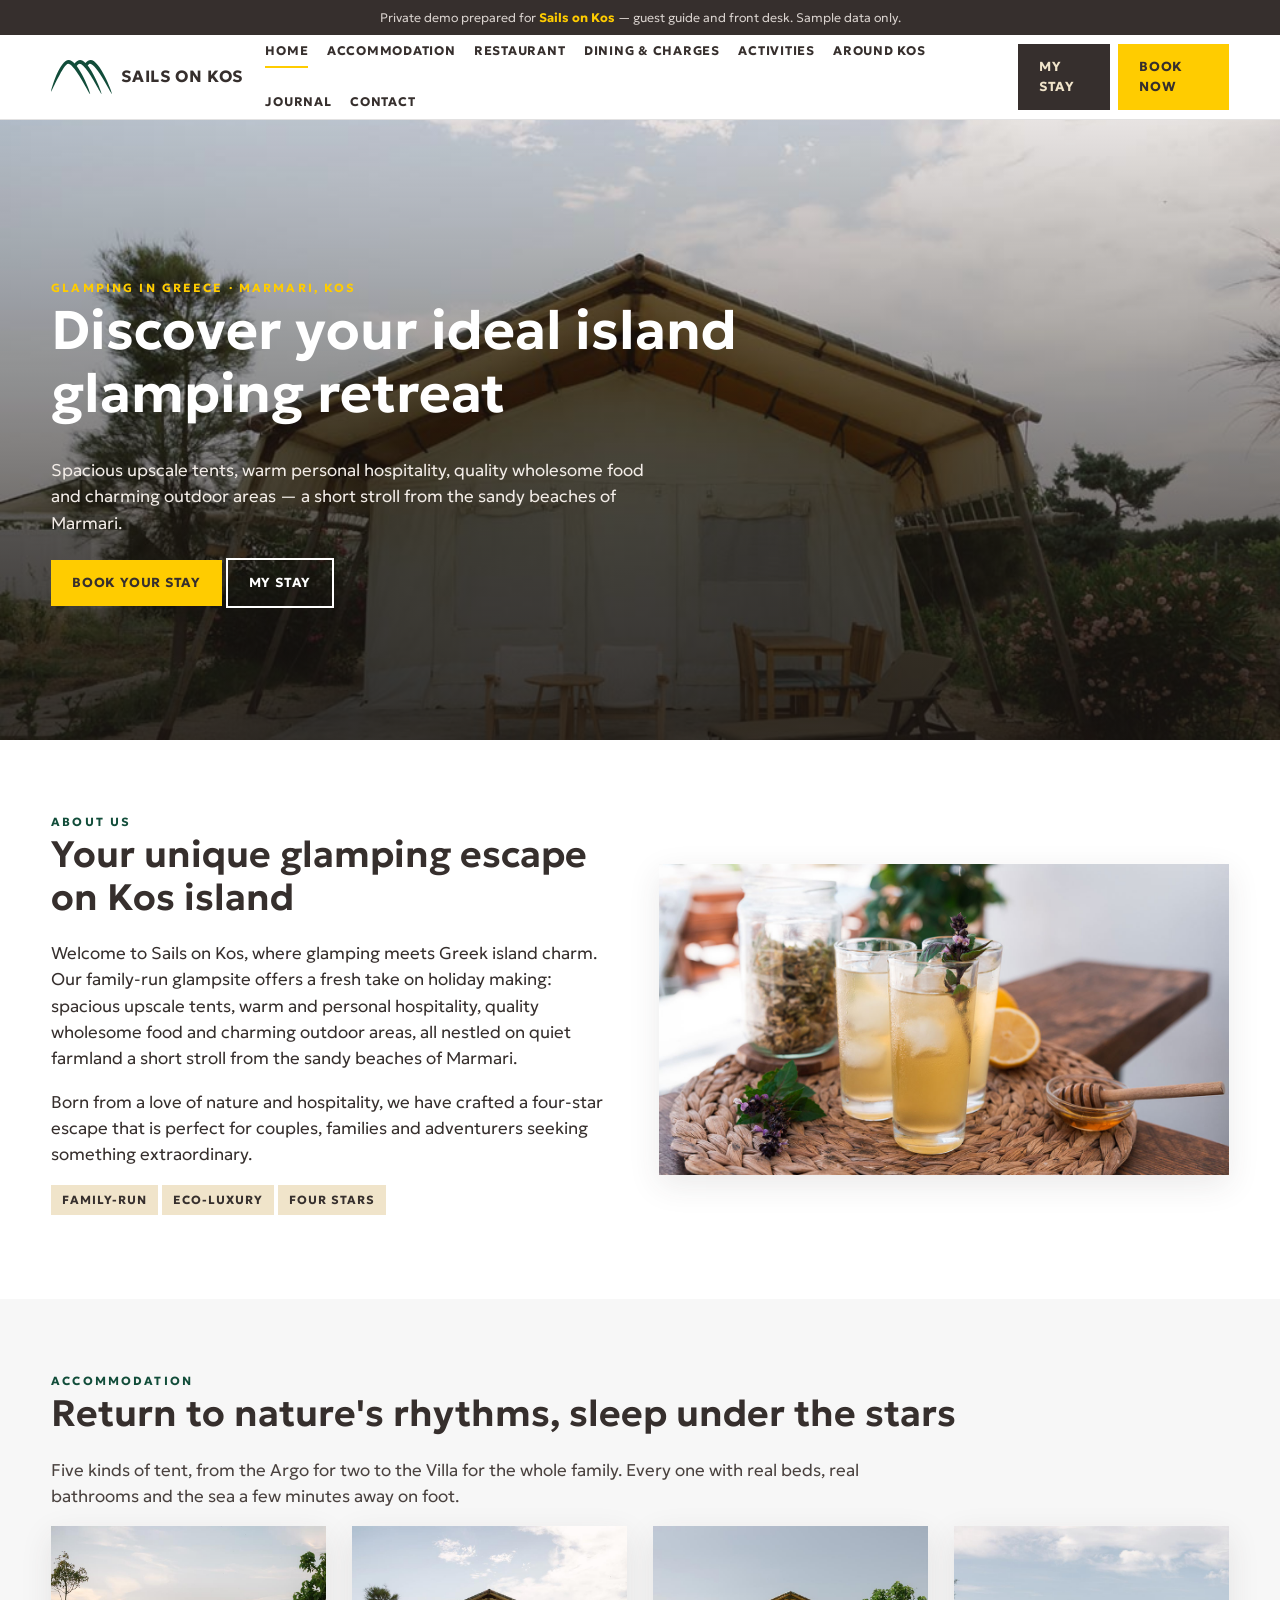
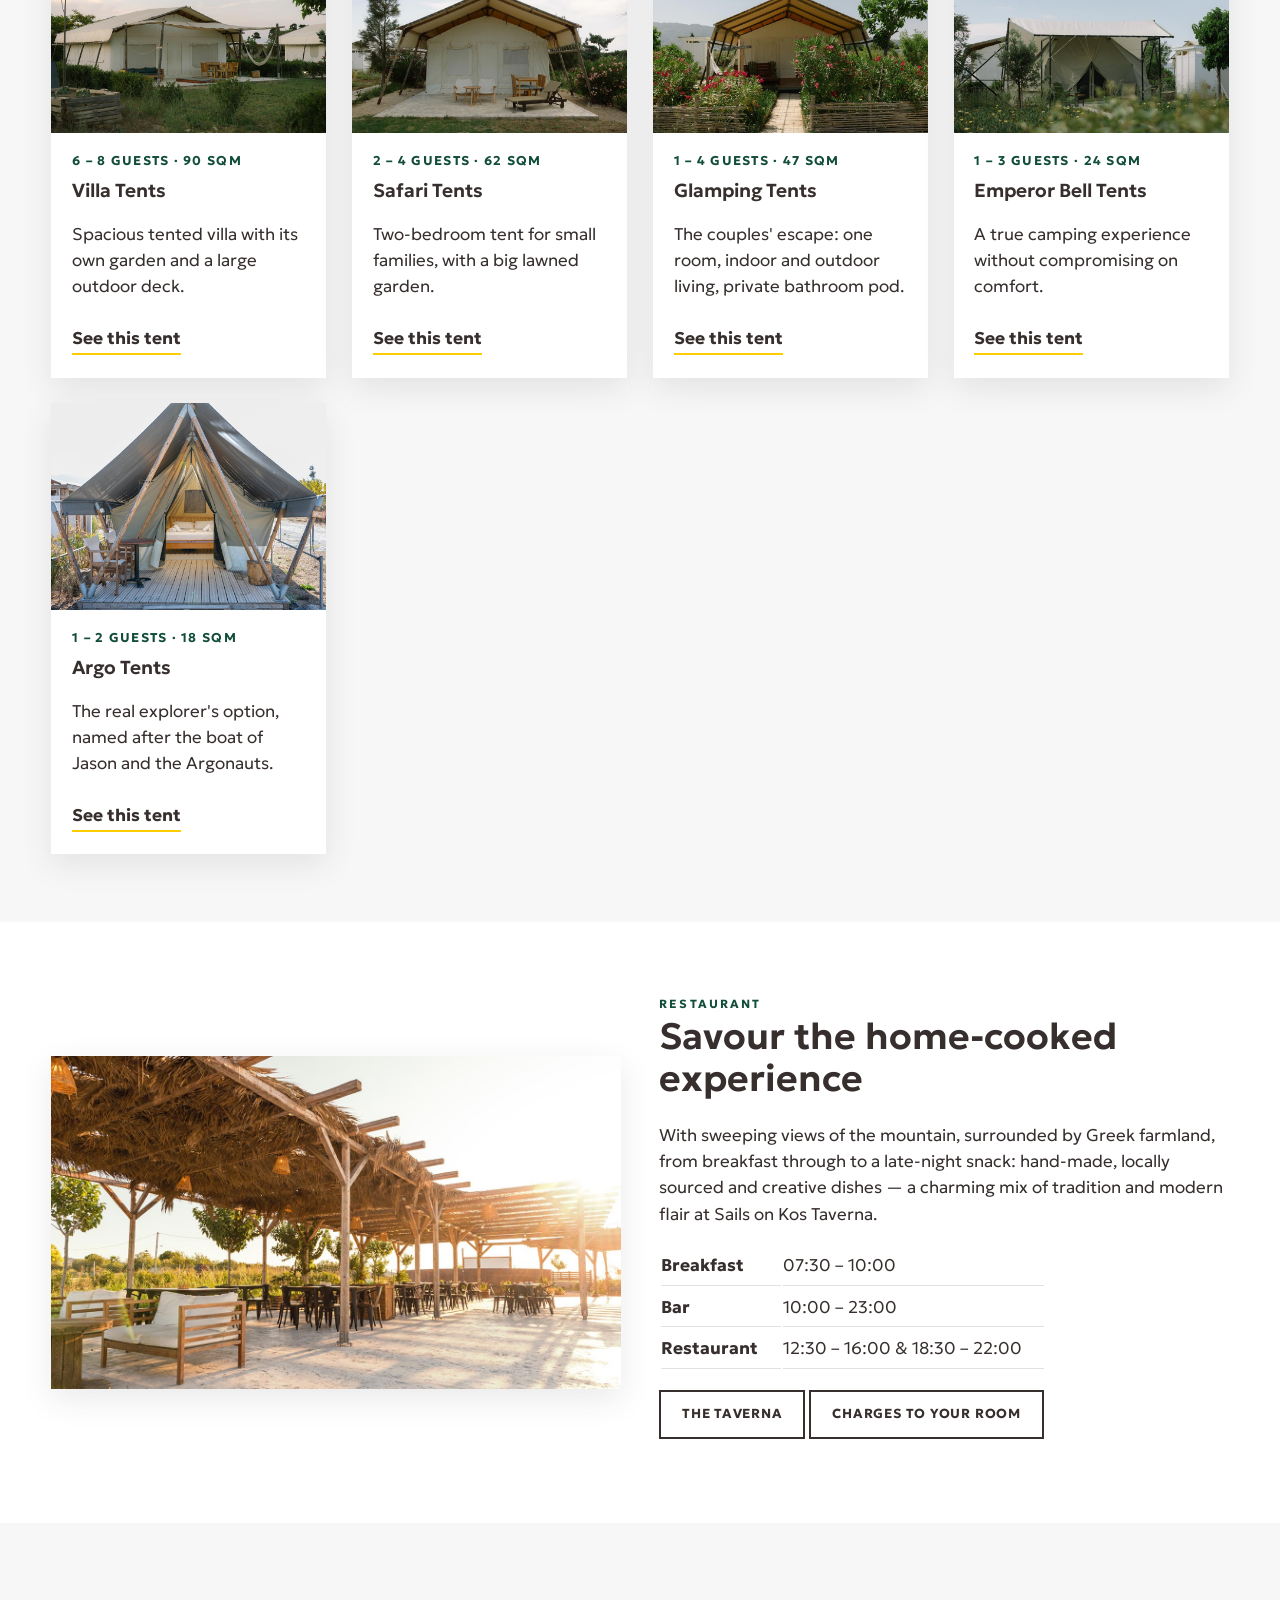
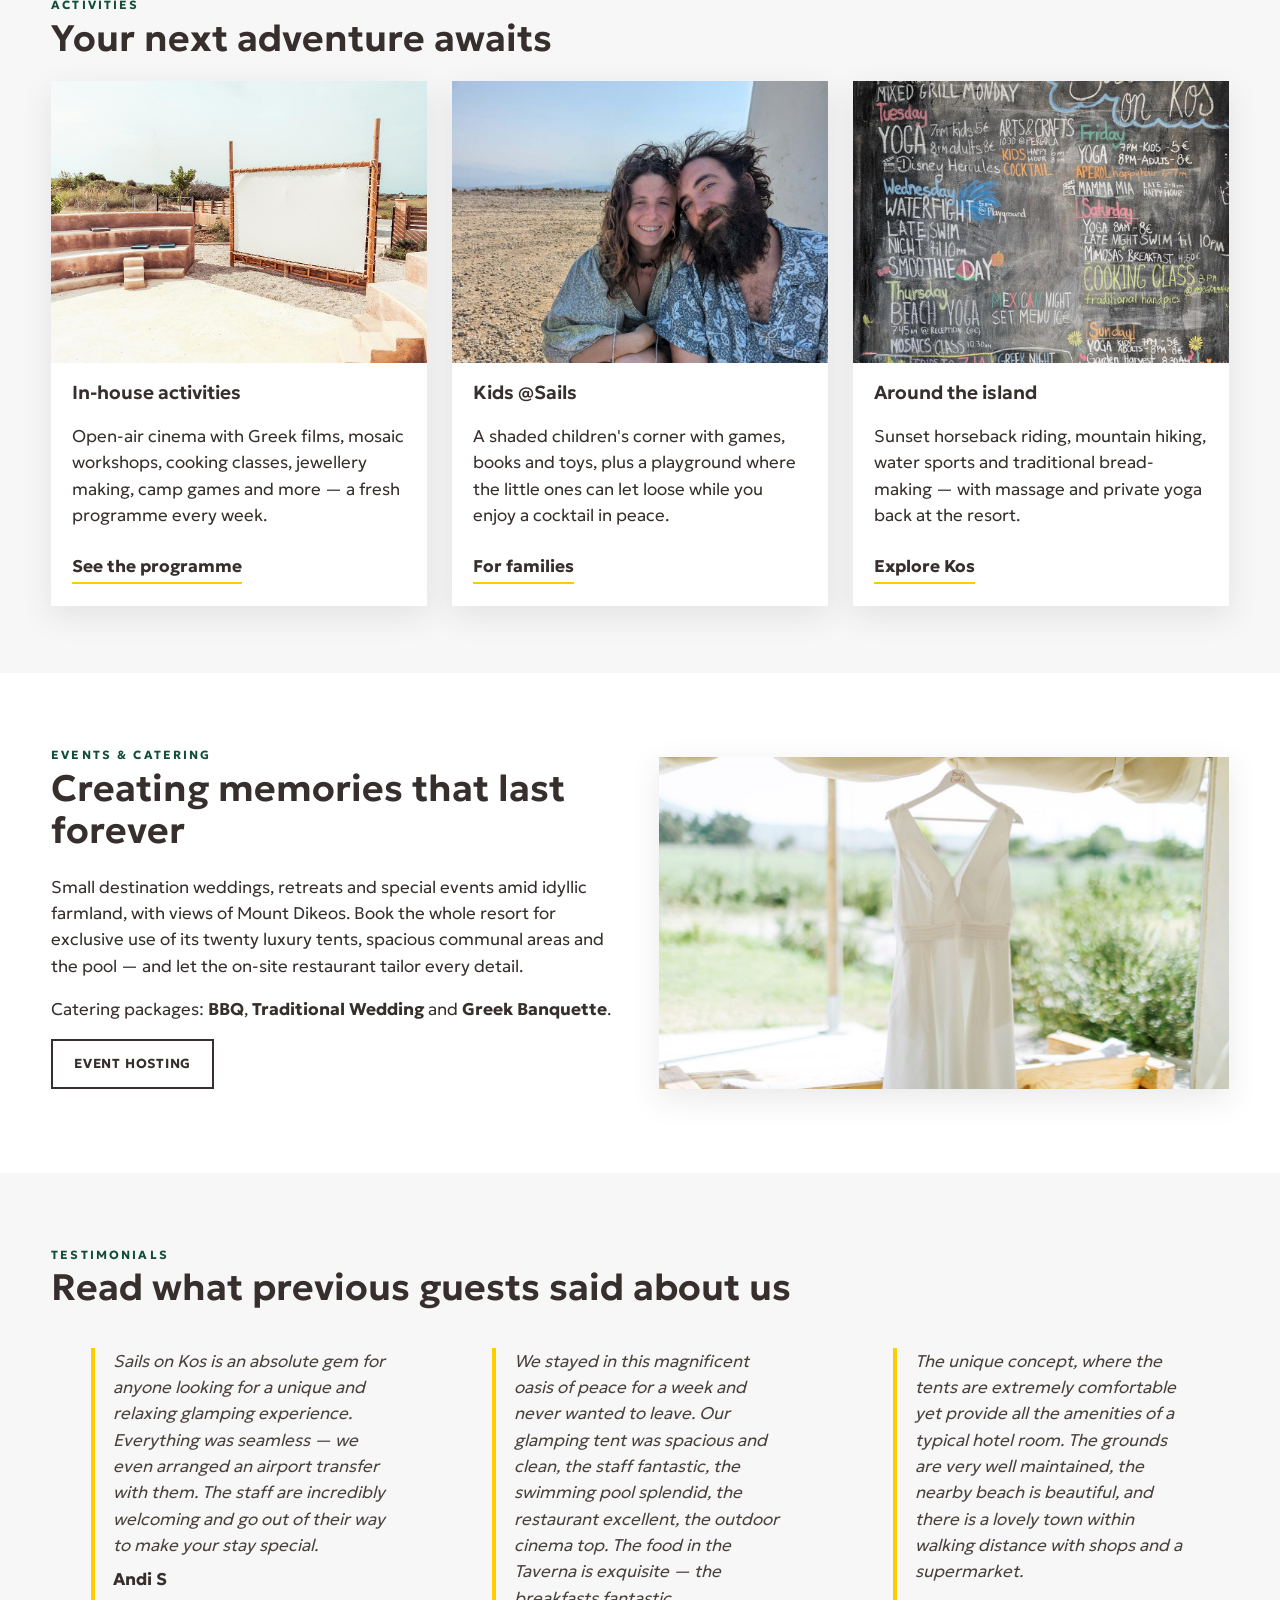
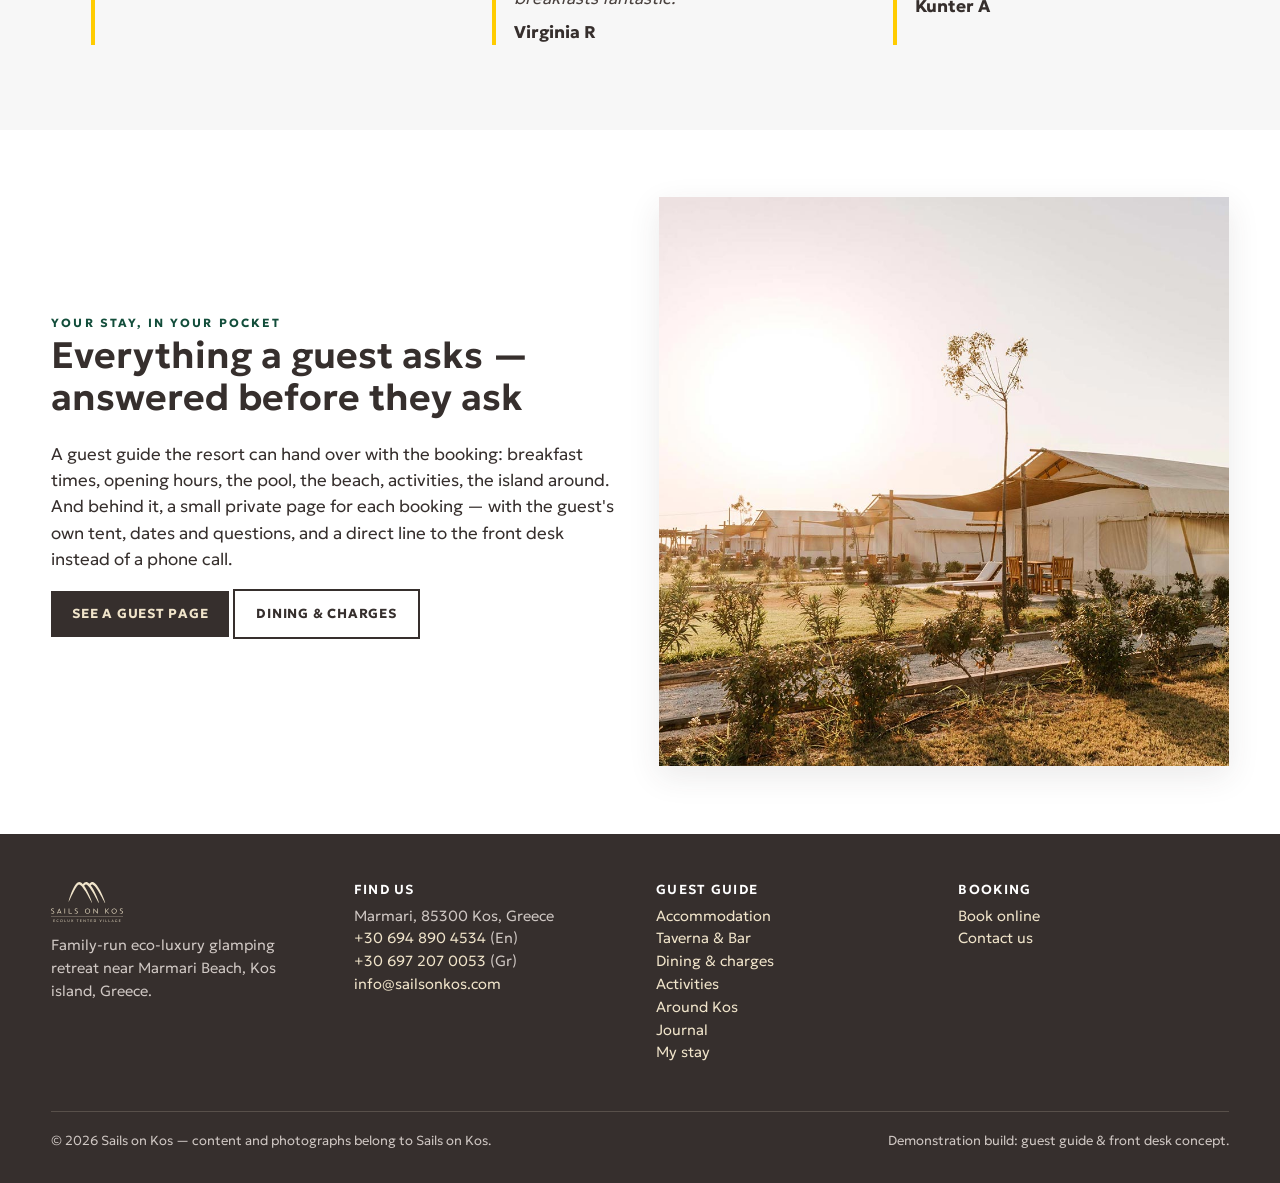
==== index.html @ a6d42c1d "Demo for Sails on Kos: guest guide, charges concept, guest area" ====
<!DOCTYPE html>
<html lang="en">
<head>
<meta charset="utf-8">
<meta name="viewport" content="width=device-width, initial-scale=1">
<title>Sails on Kos — Glamping in Greece</title>
<meta name="description" content="Sails on Kos — glamping on Kos island, Greece. Private demo.">
<link rel="preconnect" href="https://fonts.googleapis.com">
<link rel="preconnect" href="https://fonts.gstatic.com" crossorigin>
<link href="https://fonts.googleapis.com/css2?family=Geologica:wght@300;400;600;700&display=swap" rel="stylesheet">
<link rel="stylesheet" href="assets/style.css">
</head>
<body>
<div class="demo-strip">Private demo prepared for <b>Sails on Kos</b> — guest guide and front desk. Sample data only.</div>
<header class="site">
  <div class="wrap nav-row">
    <a class="logo" href="index.html"><img src="assets/img/logo-dark.svg" alt="Sails on Kos"><span>SAILS ON KOS</span></a>
    <nav class="main">
      <a href="index.html" class="on">Home</a>
      <a href="tents.html">Accommodation</a>
      <a href="restaurant.html">Restaurant</a>
      <a href="charges.html">Dining & Charges</a>
      <a href="activities.html">Activities</a>
      <a href="around.html">Around Kos</a>
      <a href="news.html">Journal</a>
      <a href="contact.html">Contact</a>
    </nav>
    <div class="head-buttons">
      <a class="btn btn-dark" href="stay.html">My stay</a>
      <a class="btn btn-yellow" href="https://sailsonkos.reserve-online.net" target="_blank" rel="noopener">Book now</a>
    </div>
  </div>
</header>

<section class="hero">
  <img class="bg" src="assets/img/safari-tent-featured-SailsOnKos-190.jpg" alt="Sails on Kos">
  <div class="shade"></div>
  <div class="wrap inner">
    <span class="eyebrow">Glamping in Greece · Marmari, Kos</span>
    <h1>Discover your ideal island glamping retreat</h1>
    <p>Spacious upscale tents, warm personal hospitality, quality wholesome food and charming
    outdoor areas — a short stroll from the sandy beaches of Marmari.</p>
    <p style="margin-top:1.4rem">
      <a class="btn btn-yellow" href="https://sailsonkos.reserve-online.net" target="_blank" rel="noopener">Book your stay</a>
      <a class="btn btn-line" style="color:#fff;border-color:#fff" href="stay.html">My stay</a>
    </p>
  </div>
</section>

<section>
  <div class="wrap split">
    <div>
      <span class="eyebrow">About us</span>
      <h2>Your unique glamping escape on Kos island</h2>
      <p>Welcome to Sails on Kos, where glamping meets Greek island charm. Our family-run glampsite
      offers a fresh take on holiday making: spacious upscale tents, warm and personal hospitality,
      quality wholesome food and charming outdoor areas, all nestled on quiet farmland a short stroll
      from the sandy beaches of Marmari.</p>
      <p>Born from a love of nature and hospitality, we have crafted a four-star escape that is perfect
      for couples, families and adventurers seeking something extraordinary.</p>
      <p><span class="pill">Family-run</span> <span class="pill">Eco-luxury</span> <span class="pill">Four stars</span></p>
    </div>
    <img src="assets/img/1-SailsOnKos_6991_2.jpg" alt="Sails on Kos grounds">
  </div>
</section>

<section class="alt">
  <div class="wrap">
    <span class="eyebrow">Accommodation</span>
    <h2>Return to nature's rhythms, sleep under the stars</h2>
    <p class="lead">Five kinds of tent, from the Argo for two to the Villa for the whole family.
    Every one with real beds, real bathrooms and the sea a few minutes away on foot.</p>
    <div class="grid">
      <article class="card">
        <img src="assets/img/villa-tent-featured-SailsOnKos-317.jpg" alt="Villa Tents">
        <div class="body">
          <span class="meta">6 – 8 guests · 90 sqm</span>
          <h3>Villa Tents</h3>
          <p>Spacious tented villa with its own garden and a large outdoor deck.</p>
          <a class="more" href="tent-villa.html">See this tent</a>
        </div>
      </article>
      <article class="card">
        <img src="assets/img/safari-tent-featured-SailsOnKos-190.jpg" alt="Safari Tents">
        <div class="body">
          <span class="meta">2 – 4 guests · 62 sqm</span>
          <h3>Safari Tents</h3>
          <p>Two-bedroom tent for small families, with a big lawned garden.</p>
          <a class="more" href="tent-safari.html">See this tent</a>
        </div>
      </article>
      <article class="card">
        <img src="assets/img/glamping-tent-featured-SailsOnKos-17.jpg" alt="Glamping Tents">
        <div class="body">
          <span class="meta">1 – 4 guests · 47 sqm</span>
          <h3>Glamping Tents</h3>
          <p>The couples' escape: one room, indoor and outdoor living, private bathroom pod.</p>
          <a class="more" href="tent-glamping.html">See this tent</a>
        </div>
      </article>
      <article class="card">
        <img src="assets/img/bell-tent-featured-SailsOnKos-155.jpg" alt="Emperor Bell Tents">
        <div class="body">
          <span class="meta">1 – 3 guests · 24 sqm</span>
          <h3>Emperor Bell Tents</h3>
          <p>A true camping experience without compromising on comfort.</p>
          <a class="more" href="tent-emperor.html">See this tent</a>
        </div>
      </article>
      <article class="card">
        <img src="assets/img/sailsonkos-argo-feat.jpg" alt="Argo Tents">
        <div class="body">
          <span class="meta">1 – 2 guests · 18 sqm</span>
          <h3>Argo Tents</h3>
          <p>The real explorer's option, named after the boat of Jason and the Argonauts.</p>
          <a class="more" href="tent-argo.html">See this tent</a>
        </div>
      </article>
    </div>
  </div>
</section>

<section>
  <div class="wrap split">
    <img src="assets/img/1-sails-on-kos-restaurant.jpg" alt="Sails on Kos Taverna">
    <div>
      <span class="eyebrow">Restaurant</span>
      <h2>Savour the home-cooked experience</h2>
      <p>With sweeping views of the mountain, surrounded by Greek farmland, from breakfast through to
      a late-night snack: hand-made, locally sourced and creative dishes — a charming mix of tradition
      and modern flair at Sails on Kos Taverna.</p>
      <table class="hours">
        <tr><td>Breakfast</td><td>07:30 – 10:00</td></tr>
        <tr><td>Bar</td><td>10:00 – 23:00</td></tr>
        <tr><td>Restaurant</td><td>12:30 – 16:00 &amp; 18:30 – 22:00</td></tr>
      </table>
      <p style="margin-top:1.2rem"><a class="btn btn-line" href="restaurant.html">The Taverna</a>
      <a class="btn btn-line" href="charges.html">Charges to your room</a></p>
    </div>
  </div>
</section>

<section class="alt">
  <div class="wrap">
    <span class="eyebrow">Activities</span>
    <h2>Your next adventure awaits</h2>
    <div class="grid">
      <article class="card"><img src="assets/img/1-sails-on-kos-activities.jpg" alt="Activities"><div class="body">
        <h3>In-house activities</h3><p>Open-air cinema with Greek films, mosaic workshops, cooking
        classes, jewellery making, camp games and more — a fresh programme every week.</p>
        <a class="more" href="activities.html">See the programme</a></div></article>
      <article class="card"><img src="assets/img/2-PXL_20230713_064502550.jpg" alt="Children"><div class="body">
        <h3>Kids @Sails</h3><p>A shaded children's corner with games, books and toys, plus a
        playground where the little ones can let loose while you enjoy a cocktail in peace.</p>
        <a class="more" href="activities.html">For families</a></div></article>
      <article class="card"><img src="assets/img/2-SailsOnKos-PXL_20230724_134921913.jpg" alt="Around Kos"><div class="body">
        <h3>Around the island</h3><p>Sunset horseback riding, mountain hiking, water sports and
        traditional bread-making — with massage and private yoga back at the resort.</p>
        <a class="more" href="activities.html">Explore Kos</a></div></article>
    </div>
  </div>
</section>

<section>
  <div class="wrap split">
    <div>
      <span class="eyebrow">Events &amp; catering</span>
      <h2>Creating memories that last forever</h2>
      <p>Small destination weddings, retreats and special events amid idyllic farmland, with views of
      Mount Dikeos. Book the whole resort for exclusive use of its twenty luxury tents, spacious
      communal areas and the pool — and let the on-site restaurant tailor every detail.</p>
      <p>Catering packages: <b>BBQ</b>, <b>Traditional Wedding</b> and <b>Greek Banquette</b>.</p>
      <p><a class="btn btn-line" href="events.html">Event hosting</a></p>
    </div>
    <img src="assets/img/SailsOnKos_S8A0998.jpg" alt="Events at Sails on Kos">
  </div>
</section>

<section class="alt">
  <div class="wrap">
    <span class="eyebrow">Testimonials</span>
    <h2>Read what previous guests said about us</h2>
    <div class="grid">
    <blockquote class="quote">Sails on Kos is an absolute gem for anyone looking for a unique and relaxing glamping experience. Everything was seamless — we even arranged an airport transfer with them. The staff are incredibly welcoming and go out of their way to make your stay special.<cite>Andi S</cite></blockquote>
    <blockquote class="quote">We stayed in this magnificent oasis of peace for a week and never wanted to leave. Our glamping tent was spacious and clean, the staff fantastic, the swimming pool splendid, the restaurant excellent, the outdoor cinema top. The food in the Taverna is exquisite — the breakfasts fantastic.<cite>Virginia R</cite></blockquote>
    <blockquote class="quote">The unique concept, where the tents are extremely comfortable yet provide all the amenities of a typical hotel room. The grounds are very well maintained, the nearby beach is beautiful, and there is a lovely town within walking distance with shops and a supermarket.<cite>Kunter A</cite></blockquote>
    </div>
  </div>
</section>

<section>
  <div class="wrap split">
    <div>
      <span class="eyebrow">Your stay, in your pocket</span>
      <h2>Everything a guest asks — answered before they ask</h2>
      <p>A guest guide the resort can hand over with the booking: breakfast times, opening hours, the
      pool, the beach, activities, the island around. And behind it, a small private page for each
      booking — with the guest's own tent, dates and questions, and a direct line to the front desk
      instead of a phone call.</p>
      <p><a class="btn btn-dark" href="stay.html">See a guest page</a>
      <a class="btn btn-line" href="charges.html">Dining &amp; charges</a></p>
    </div>
    <img src="assets/img/2-DSC_6481.jpg" alt="Guest page">
  </div>
</section>

<footer class="site">
  <div class="wrap">
    <div class="cols">
      <div>
        <img src="assets/img/logo-footer.svg" alt="Sails on Kos" style="height:40px;margin-bottom:.8rem">
        <p>Family-run eco-luxury glamping retreat near Marmari Beach, Kos island, Greece.</p>
      </div>
      <div>
        <h4>Find us</h4>
        <p>Marmari, 85300 Kos, Greece<br>
        <a href="tel:+30 694 890 4534">+30 694 890 4534</a> (En)<br>
        <a href="tel:+30 697 207 0053">+30 697 207 0053</a> (Gr)<br>
        <a href="mailto:info@sailsonkos.com">info@sailsonkos.com</a></p>
      </div>
      <div>
        <h4>Guest guide</h4>
        <p><a href="tents.html">Accommodation</a><br>
        <a href="restaurant.html">Taverna &amp; Bar</a><br>
        <a href="charges.html">Dining &amp; charges</a><br>
        <a href="activities.html">Activities</a><br>
        <a href="around.html">Around Kos</a><br>
        <a href="news.html">Journal</a><br>
        <a href="stay.html">My stay</a></p>
      </div>
      <div>
        <h4>Booking</h4>
        <p><a href="https://sailsonkos.reserve-online.net" target="_blank" rel="noopener">Book online</a><br>
        <a href="contact.html">Contact us</a></p>
      </div>
    </div>
    <div class="copy">
      <span>&copy; 2026 Sails on Kos — content and photographs belong to Sails on Kos.</span>
      <span>Demonstration build: guest guide &amp; front desk concept.</span>
    </div>
  </div>
</footer>
</body>
</html>
---- assets/style.css ----
/* Sails on Kos — демонстрационный сайт. Стиль взят с их сайта. */
:root {
  --dark: #362F2D;
  --dark-soft: #4a423f;
  --yellow: #FFCC00;
  --yellow-deep: #e0b400;
  --green: #124d3a;
  --cream: #f0e4ca;
  --paper: #f7f7f7;
  --line: rgba(54, 47, 45, .14);
  --shadow: 0 10px 30px rgba(54, 47, 45, .10);
}
* { box-sizing: border-box; }
html { -webkit-text-size-adjust: 100%; scroll-behavior: smooth; }
body {
  margin: 0;
  font-family: "Geologica", "Helvetica Neue", Helvetica, Arial, sans-serif;
  font-weight: 300;
  font-size: 17px;
  line-height: 1.55;
  color: var(--dark);
  background: #fff;
}
h1, h2, h3, h4 { font-weight: 600; line-height: 1.15; margin: 0 0 .6em; color: var(--dark); }
h1 { font-size: clamp(2rem, 5vw, 3.4rem); }
h2 { font-size: clamp(1.5rem, 3.4vw, 2.3rem); }
h3 { font-size: 1.18rem; }
p { margin: 0 0 1em; }
a { color: var(--green); }
img { max-width: 100%; display: block; }
.wrap { width: min(1180px, 92vw); margin: 0 auto; }
.eyebrow { text-transform: uppercase; letter-spacing: .18em; font-size: .74rem; font-weight: 700; color: var(--green); }

/* шапка */
.demo-strip { background: var(--dark); color: #d9d2ce; font-size: .78rem; text-align: center; padding: .5rem 4vw; }
.demo-strip b { color: var(--yellow); }
header.site { position: sticky; top: 0; z-index: 20; background: #fff; border-bottom: 1px solid var(--line); }
.nav-row { display: flex; align-items: center; gap: 1.4rem; min-height: 72px; }
.logo { display: flex; align-items: center; gap: .6rem; text-decoration: none; flex: 0 0 auto; }
.logo img { height: 34px; width: auto; }
.logo span { font-weight: 700; letter-spacing: .04em; color: var(--dark); font-size: 1.02rem; }
nav.main { display: flex; gap: 1.15rem; margin-left: auto; flex-wrap: wrap; }
nav.main a { text-decoration: none; color: var(--dark); font-size: .78rem; font-weight: 700; text-transform: uppercase; letter-spacing: .06em; padding: .35rem 0; border-bottom: 2px solid transparent; }
nav.main a:hover, nav.main a.on { border-color: var(--yellow); }
.head-buttons { display: flex; gap: .5rem; align-items: center; }
.btn { display: inline-block; padding: .78rem 1.3rem; text-decoration: none; font-weight: 700; font-size: .82rem; text-transform: uppercase; letter-spacing: .06em; border: 0; cursor: pointer; }
.btn-yellow { background: var(--yellow); color: var(--dark); }
.btn-yellow:hover { background: var(--yellow-deep); }
.btn-dark { background: var(--dark); color: var(--cream); }
.btn-line { background: transparent; color: var(--dark); border: 2px solid var(--dark); }
.btn-line:hover { background: var(--dark); color: #fff; }

/* герой */
.hero { position: relative; color: #fff; min-height: min(74vh, 620px); display: flex; align-items: flex-end; overflow: hidden; }
.hero img.bg { position: absolute; inset: 0; width: 100%; height: 100%; object-fit: cover; }
.hero .shade { position: absolute; inset: 0; background: linear-gradient(180deg, rgba(24,20,18,.10) 0%, rgba(24,20,18,.62) 70%, rgba(24,20,18,.78) 100%); }
.hero .inner { position: relative; padding: 4.2rem 0 3rem; }
.hero h1 { color: #fff; max-width: 20ch; }
.hero p { color: #f2ece7; max-width: 56ch; font-size: 1.06rem; }
.hero .eyebrow { color: var(--yellow); }

/* секции */
section { padding: 4.2rem 0; }
section.alt { background: var(--paper); }
.lead { max-width: 68ch; color: var(--dark-soft); }
.grid { display: grid; gap: 1.6rem; grid-template-columns: repeat(auto-fit, minmax(270px, 1fr)); }
.card { background: #fff; box-shadow: var(--shadow); display: flex; flex-direction: column; }
.card img { aspect-ratio: 4 / 3; object-fit: cover; width: 100%; }
.card .body { padding: 1.2rem 1.3rem 1.4rem; display: flex; flex-direction: column; gap: .5rem; flex: 1; }
.card .meta { font-size: .8rem; text-transform: uppercase; letter-spacing: .1em; color: var(--green); font-weight: 700; }
.card a.more { margin-top: auto; font-weight: 700; text-decoration: none; color: var(--dark); border-bottom: 2px solid var(--yellow); align-self: flex-start; padding-bottom: 2px; }
.split { display: grid; gap: 2.4rem; grid-template-columns: 1fr 1fr; align-items: center; }
.split img { box-shadow: var(--shadow); }
.pill { display: inline-block; background: var(--cream); color: var(--dark); font-size: .74rem; font-weight: 700; letter-spacing: .08em; text-transform: uppercase; padding: .34rem .7rem; }
.two-col { columns: 2; column-gap: 2rem; }
ul.plain { list-style: none; padding: 0; margin: 0; }
ul.plain li { padding: .32rem 0 .32rem 1.3rem; position: relative; }
ul.plain li::before { content: ""; position: absolute; left: 0; top: .85em; width: .5rem; height: .5rem; background: var(--yellow); }
.quote { border-left: 4px solid var(--yellow); padding-left: 1.1rem; font-style: italic; color: var(--dark-soft); }
.quote cite { display: block; font-style: normal; font-weight: 700; margin-top: .5rem; color: var(--dark); }
.hours td { padding: .38rem 1.4rem .38rem 0; border-bottom: 1px solid var(--line); }
.hours td:first-child { font-weight: 700; }
.note { background: #fff8d9; border-left: 4px solid var(--yellow); padding: .9rem 1.1rem; font-size: .92rem; }
.gallery { display: grid; gap: .8rem; grid-template-columns: repeat(auto-fit, minmax(220px, 1fr)); }
.gallery img { aspect-ratio: 4 / 3; object-fit: cover; width: 100%; box-shadow: var(--shadow); }

/* счёт в номер */
.bill { background: #fff; box-shadow: var(--shadow); padding: 1.2rem 1.3rem; }
.bill table { width: 100%; border-collapse: collapse; }
.bill th, .bill td { text-align: left; padding: .5rem .3rem; border-bottom: 1px solid var(--line); font-size: .95rem; }
.bill tfoot td { font-weight: 700; border-bottom: 0; }
.flow { display: grid; gap: 1rem; grid-template-columns: repeat(auto-fit, minmax(230px, 1fr)); }
.step { background: #fff; box-shadow: var(--shadow); padding: 1.1rem 1.2rem; }
.step .n { font-weight: 700; color: var(--yellow-deep); font-size: 1.5rem; line-height: 1; }
.badge { display: inline-block; background: var(--dark); color: var(--cream); font-size: .7rem; letter-spacing: .08em; text-transform: uppercase; padding: .28rem .6rem; font-weight: 700; }

/* подвал */
footer.site { background: var(--dark); color: #cfc7c3; padding: 3rem 0 2rem; font-size: .92rem; }
footer.site a { color: var(--cream); text-decoration: none; }
footer.site .cols { display: grid; gap: 2rem; grid-template-columns: repeat(auto-fit, minmax(210px, 1fr)); }
footer.site h4 { color: #fff; font-size: .82rem; text-transform: uppercase; letter-spacing: .1em; }
footer.site .copy { margin-top: 2rem; padding-top: 1.2rem; border-top: 1px solid rgba(240,228,202,.18); font-size: .82rem; display: flex; flex-wrap: wrap; gap: 1rem; justify-content: space-between; }

@media (max-width: 900px) {
  .split { grid-template-columns: 1fr; }
  .two-col { columns: 1; }
  .nav-row { flex-wrap: wrap; padding: .7rem 0; }
  nav.main { order: 3; width: 100%; margin-left: 0; }
  .head-buttons { margin-left: auto; }
}

/* кабинет гостя */
.stay-login { max-width: 560px; }
.stay-form { display: grid; gap: .9rem; margin-top: 1rem; }
.stay-form label { display: grid; gap: .3rem; font-weight: 700; font-size: .84rem; text-transform: uppercase; letter-spacing: .06em; }
.stay-form input { font: inherit; font-weight: 300; padding: .7rem .8rem; border: 1px solid var(--line); background: #fff; color: var(--dark); }
.stay-form .btn { justify-self: start; }
.stay-head { display: flex; justify-content: space-between; align-items: flex-start; gap: 1.4rem; flex-wrap: wrap; margin-bottom: 2rem; }
.saved { color: var(--green); font-weight: 700; font-size: .9rem; }
.chat { background: #fff; box-shadow: var(--shadow); padding: 1rem 1.1rem; display: flex; flex-direction: column; gap: .7rem; max-height: 340px; overflow-y: auto; min-height: 160px; }
.msg { max-width: 84%; padding: .6rem .8rem; font-size: .95rem; line-height: 1.4; }
.msg.them { background: var(--paper); align-self: flex-start; border-left: 3px solid var(--yellow); }
.msg.me { background: var(--green); color: #fff; align-self: flex-end; }
.msg .when { display: block; font-size: .68rem; opacity: .6; margin-top: .25rem; }
.msg.typing { background: none; color: var(--dark-soft); font-style: italic; border-left: 0; }
.chat-form { display: flex; gap: .5rem; margin-top: .7rem; }
.chat-form input { flex: 1; font: inherit; font-weight: 300; padding: .7rem .8rem; border: 1px solid var(--line); }
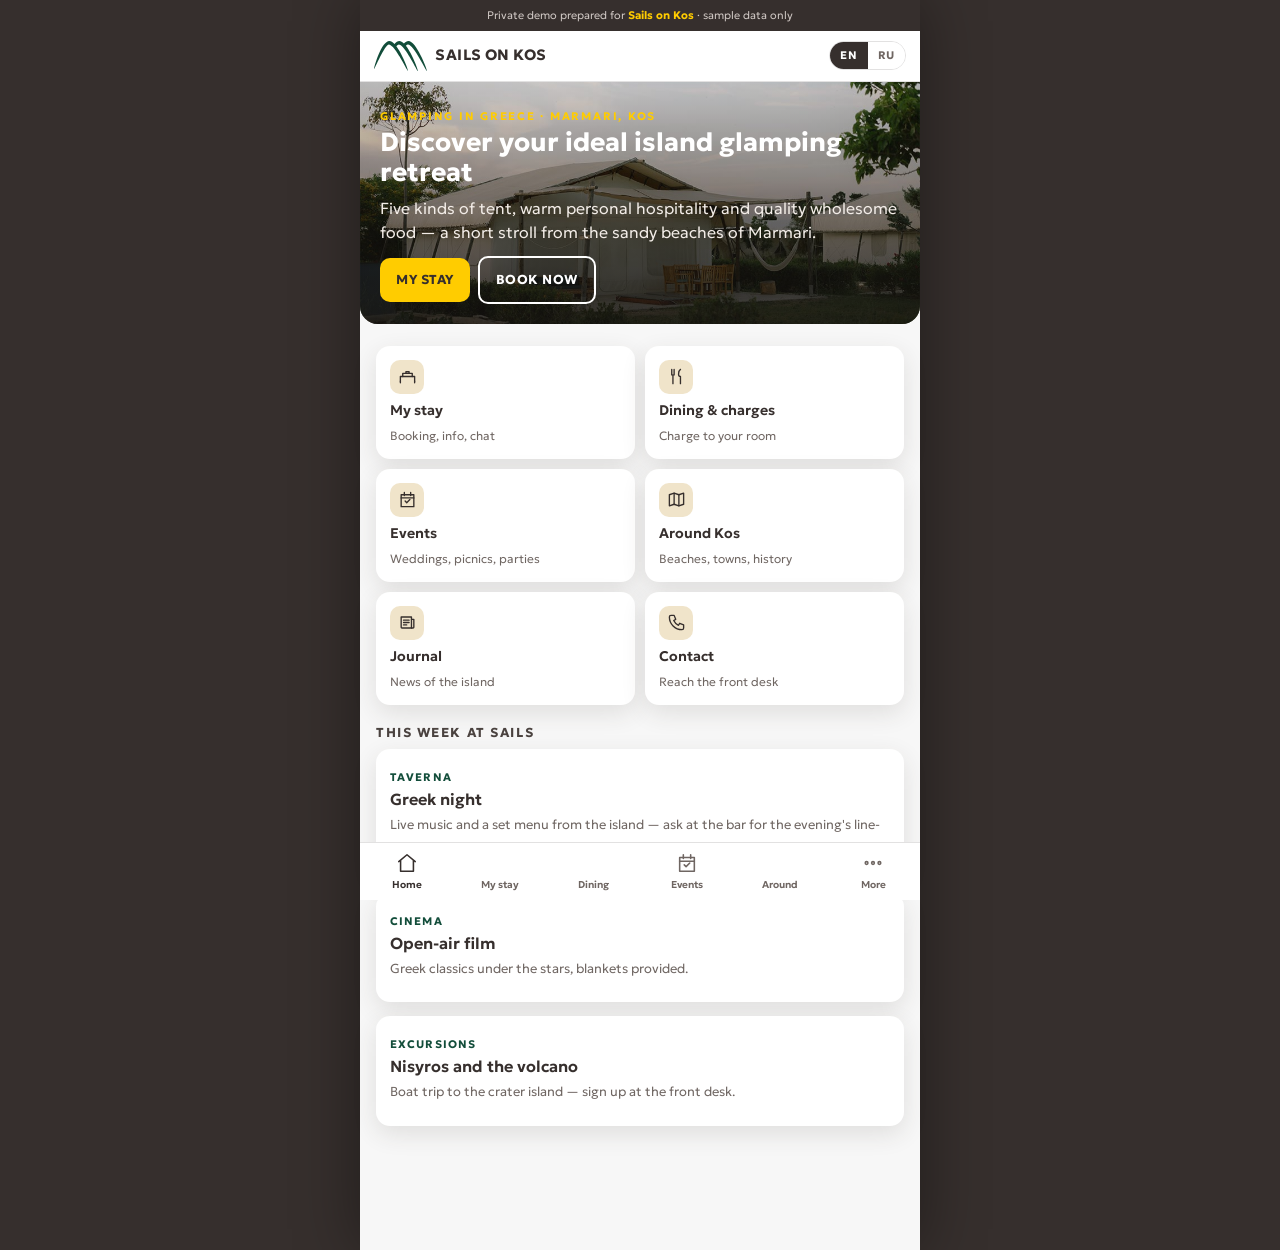
==== commit 579d2e9d: "Sails on Kos: web app (guest area, charges to room, events, front desk)" ====
--- a/index.html
+++ b/index.html
@@ -2,243 +2,613 @@
 <html lang="en">
 <head>
 <meta charset="utf-8">
-<meta name="viewport" content="width=device-width, initial-scale=1">
-<title>Sails on Kos — Glamping in Greece</title>
-<meta name="description" content="Sails on Kos — glamping on Kos island, Greece. Private demo.">
+<meta name="viewport" content="width=device-width, initial-scale=1, viewport-fit=cover">
+<title>Sails on Kos — guest app (demo)</title>
 <link rel="preconnect" href="https://fonts.googleapis.com">
 <link rel="preconnect" href="https://fonts.gstatic.com" crossorigin>
 <link href="https://fonts.googleapis.com/css2?family=Geologica:wght@300;400;600;700&display=swap" rel="stylesheet">
-<link rel="stylesheet" href="assets/style.css">
+<style>
+:root{
+  --dark:#362F2D; --dark2:#4a423f; --yellow:#FFCC00; --yellow2:#e0b400;
+  --green:#124d3a; --cream:#f0e4ca; --paper:#f7f7f7; --card:#fff;
+  --muted:#6f6662; --line:rgba(54,47,45,.14); --line2:rgba(54,47,45,.08);
+  --sh:0 8px 24px rgba(54,47,45,.12);
+}
+*{box-sizing:border-box}
+html{-webkit-text-size-adjust:100%}
+body{
+  margin:0; background:var(--dark); color:var(--dark);
+  font-family:"Geologica","Helvetica Neue",Helvetica,Arial,sans-serif;
+  font-weight:300; font-size:16px; line-height:1.5;
+}
+.app{max-width:560px;margin:0 auto;min-height:100vh;background:var(--paper);
+  display:flex;flex-direction:column;box-shadow:0 0 60px rgba(0,0,0,.4);position:relative}
+.strip{background:var(--dark);color:#cfc7c3;font-size:11px;text-align:center;padding:7px 14px}
+.strip b{color:var(--yellow)}
+.top{position:sticky;top:0;z-index:40;background:#fff;border-bottom:1px solid var(--line);
+  display:flex;align-items:center;gap:10px;padding:10px 14px}
+.top .brand{display:flex;align-items:center;gap:8px;text-decoration:none;flex:1;min-width:0}
+.top .brand img{height:30px}
+.top .brand span{font-weight:700;letter-spacing:.03em;color:var(--dark);font-size:15px;
+  white-space:nowrap;overflow:hidden;text-overflow:ellipsis}
+.lang{display:flex;border:1px solid var(--line);border-radius:999px;overflow:hidden}
+.lang button{border:0;background:#fff;color:var(--muted);font:inherit;font-weight:700;font-size:11px;
+  padding:5px 10px;cursor:pointer;letter-spacing:.06em}
+.lang button.on{background:var(--dark);color:#fff}
+main{flex:1;padding-bottom:86px}
+.view{animation:fade .18s ease}
+.view[hidden]{display:none}
+@keyframes fade{from{opacity:0;transform:translateY(4px)}to{opacity:1;transform:none}}
+.pad{padding:16px 16px 24px}
+h1{font-size:26px;font-weight:700;line-height:1.15;margin:.2em 0 .3em}
+h2{font-size:19px;font-weight:600;margin:1.4em 0 .5em}
+h3{font-size:16px;font-weight:600;margin:0 0 .25em}
+p{margin:0 0 .8em}
+.eyebrow{text-transform:uppercase;letter-spacing:.16em;font-size:11px;font-weight:700;color:var(--green)}
+.lead{color:var(--muted)}
+a{color:var(--green)}
+img{max-width:100%;display:block}
+.btn{display:inline-block;border:0;font:inherit;font-weight:700;font-size:13px;letter-spacing:.04em;
+  text-transform:uppercase;padding:12px 16px;text-decoration:none;cursor:pointer;border-radius:10px}
+.btn-yellow{background:var(--yellow);color:var(--dark)}
+.btn-yellow:active{background:var(--yellow2)}
+.btn-dark{background:var(--dark);color:var(--cream)}
+.btn-line{background:#fff;color:var(--dark);border:2px solid var(--dark);border-radius:10px}
+.badge{display:inline-block;background:var(--dark);color:var(--cream);font-size:10px;font-weight:700;
+  letter-spacing:.06em;text-transform:uppercase;padding:4px 8px;border-radius:6px}
+.badge.alt{background:var(--cream);color:var(--dark)}
+.card{background:#fff;border-radius:14px;box-shadow:var(--sh);overflow:hidden;margin:0 0 14px}
+.card .b{padding:14px}
+.card img.cover{width:100%;aspect-ratio:16/9;object-fit:cover}
+.meta{font-size:11px;text-transform:uppercase;letter-spacing:.1em;color:var(--green);font-weight:700}
+.hero{position:relative;color:#fff;min-height:230px;display:flex;align-items:flex-end;overflow:hidden;
+  border-radius:0 0 18px 18px}
+.hero img.bg{position:absolute;inset:0;width:100%;height:100%;object-fit:cover}
+.hero .sh{position:absolute;inset:0;background:linear-gradient(180deg,rgba(20,17,15,.15),rgba(20,17,15,.78))}
+.hero .in{position:relative;padding:20px}
+.hero h1{color:#fff;margin:.1em 0 .3em}
+.hero p{color:#f2ece7}
+.hero .row{display:flex;gap:8px;flex-wrap:wrap;margin-top:6px}
+.tiles{display:grid;grid-template-columns:1fr 1fr;gap:10px;margin-top:6px}
+.tile{background:#fff;border-radius:14px;box-shadow:var(--sh);padding:14px;text-decoration:none;color:var(--dark);
+  display:flex;flex-direction:column;gap:6px}
+.tile .ic{width:34px;height:34px;border-radius:10px;background:var(--cream);display:flex;align-items:center;justify-content:center}
+.tile .ic svg{width:19px;height:19px;stroke:var(--dark);fill:none;stroke-width:1.7;stroke-linecap:round;stroke-linejoin:round}
+.tile b{font-weight:600;font-size:14px}
+.tile span{font-size:12px;color:var(--muted)}
+.tabbar{position:fixed;bottom:0;left:0;right:0;z-index:40;max-width:560px;margin:0 auto;
+  background:#fff;border-top:1px solid var(--line);display:flex;padding-bottom:env(safe-area-inset-bottom)}
+.tab{flex:1;border:0;background:none;font:inherit;cursor:pointer;display:flex;flex-direction:column;
+  align-items:center;gap:3px;padding:9px 0 8px;color:var(--muted);font-size:10px;font-weight:600}
+.tab.on{color:var(--dark)}
+.tab svg{width:22px;height:22px;stroke:currentColor;fill:none;stroke-width:1.7;stroke-linecap:round;stroke-linejoin:round}
+.tab.on .dot{background:var(--yellow)}
+.row{display:flex;align-items:center;gap:10px}
+.between{display:flex;align-items:center;justify-content:space-between;gap:10px}
+table.kv{width:100%;border-collapse:collapse}
+table.kv td{padding:9px 0;border-bottom:1px solid var(--line2);font-size:14px}
+table.kv td:first-child{font-weight:600;color:var(--dark)}
+table.kv td:last-child{text-align:right;color:var(--dark2)}
+label.f{display:block;margin:0 0 12px}
+label.f span{display:block;font-weight:700;font-size:11px;letter-spacing:.05em;text-transform:uppercase;margin-bottom:5px}
+input.t,select.t{width:100%;font:inherit;font-weight:300;padding:11px 12px;border:1px solid var(--line);
+  border-radius:10px;background:#fff;color:var(--dark)}
+.pills{display:flex;gap:8px;overflow-x:auto;padding:4px 0 10px;-webkit-overflow-scrolling:touch}
+.pill{border:1px solid var(--line);background:#fff;font:inherit;font-weight:600;font-size:12px;padding:8px 12px;
+  border-radius:999px;cursor:pointer;white-space:nowrap;color:var(--dark2)}
+.pill.on{background:var(--dark);color:#fff;border-color:var(--dark)}
+.chat{background:#fff;border-radius:14px;box-shadow:var(--sh);padding:12px;display:flex;flex-direction:column;
+  gap:8px;height:300px;overflow-y:auto}
+.msg{max-width:84%;padding:9px 11px;border-radius:12px;font-size:14px;line-height:1.4}
+.msg.them{background:var(--paper);align-self:flex-start;border-left:3px solid var(--yellow)}
+.msg.me{background:var(--green);color:#fff;align-self:flex-end}
+.msg .w{display:block;font-size:10px;opacity:.6;margin-top:3px}
+.chatbar{display:flex;gap:8px;margin-top:10px}
+.chatbar input{flex:1}
+.note{background:#fff8d9;border-left:4px solid var(--yellow);padding:10px 12px;border-radius:0 8px 8px 0;font-size:13px}
+.muted{color:var(--muted);font-size:13px}
+.kpis{display:grid;grid-template-columns:1fr 1fr;gap:10px;margin:8px 0 4px}
+.kpi{background:#fff;border-radius:14px;box-shadow:var(--sh);padding:14px}
+.kpi b{display:block;font-size:24px;font-weight:700}
+.kpi span{font-size:11px;color:var(--muted);text-transform:uppercase;letter-spacing:.06em}
+.list{background:#fff;border-radius:14px;box-shadow:var(--sh);overflow:hidden}
+.li{display:flex;gap:12px;padding:12px 14px;border-bottom:1px solid var(--line2);text-decoration:none;color:var(--dark)}
+.li:last-child{border-bottom:0}
+.li img{width:56px;height:56px;border-radius:10px;object-fit:cover;flex:0 0 auto}
+.li .t{flex:1;min-width:0}
+.li b{font-weight:600;font-size:14px}
+.li span{display:block;font-size:12px;color:var(--muted)}
+.price{margin-left:auto;font-weight:600;white-space:nowrap}
+.plus{border:0;background:var(--yellow);color:var(--dark);font:inherit;font-weight:700;font-size:12px;
+  padding:8px 12px;border-radius:999px;cursor:pointer;white-space:nowrap}
+.flow{display:grid;gap:10px;margin-top:8px}
+.step{background:#fff;border-radius:14px;box-shadow:var(--sh);padding:14px}
+.step .n{font-weight:700;color:var(--yellow2);font-size:20px}
+.tabfoot{position:fixed;bottom:86px;left:0;right:0;max-width:560px;margin:0 auto;padding:0 16px;z-index:35}
+.tabfoot .bar{background:var(--dark);color:#fff;border-radius:12px;padding:12px 14px;display:flex;
+  align-items:center;justify-content:space-between;box-shadow:0 12px 30px rgba(0,0,0,.35)}
+.tabfoot .bar b{color:var(--yellow)}
+.toast{position:fixed;left:0;right:0;bottom:96px;max-width:560px;margin:0 auto;padding:0 16px;z-index:60;pointer-events:none}
+.toast .m{background:var(--green);color:#fff;padding:12px 14px;border-radius:10px;font-size:13px;
+  box-shadow:0 10px 24px rgba(0,0,0,.3);opacity:0;transform:translateY(8px);transition:.2s}
+.toast .m.on{opacity:1;transform:none}
+h2.sec{font-size:13px;text-transform:uppercase;letter-spacing:.12em;font-weight:700;color:var(--dark2)}
+</style>
 </head>
 <body>
-<div class="demo-strip">Private demo prepared for <b>Sails on Kos</b> — guest guide and front desk. Sample data only.</div>
-<header class="site">
-  <div class="wrap nav-row">
-    <a class="logo" href="index.html"><img src="assets/img/logo-dark.svg" alt="Sails on Kos"><span>SAILS ON KOS</span></a>
-    <nav class="main">
-      <a href="index.html" class="on">Home</a>
-      <a href="tents.html">Accommodation</a>
-      <a href="restaurant.html">Restaurant</a>
-      <a href="charges.html">Dining & Charges</a>
-      <a href="activities.html">Activities</a>
-      <a href="around.html">Around Kos</a>
-      <a href="news.html">Journal</a>
-      <a href="contact.html">Contact</a>
-    </nav>
-    <div class="head-buttons">
-      <a class="btn btn-dark" href="stay.html">My stay</a>
-      <a class="btn btn-yellow" href="https://sailsonkos.reserve-online.net" target="_blank" rel="noopener">Book now</a>
-    </div>
-  </div>
-</header>
-
-<section class="hero">
-  <img class="bg" src="assets/img/safari-tent-featured-SailsOnKos-190.jpg" alt="Sails on Kos">
-  <div class="shade"></div>
-  <div class="wrap inner">
-    <span class="eyebrow">Glamping in Greece · Marmari, Kos</span>
-    <h1>Discover your ideal island glamping retreat</h1>
-    <p>Spacious upscale tents, warm personal hospitality, quality wholesome food and charming
-    outdoor areas — a short stroll from the sandy beaches of Marmari.</p>
-    <p style="margin-top:1.4rem">
-      <a class="btn btn-yellow" href="https://sailsonkos.reserve-online.net" target="_blank" rel="noopener">Book your stay</a>
-      <a class="btn btn-line" style="color:#fff;border-color:#fff" href="stay.html">My stay</a>
-    </p>
-  </div>
-</section>
-
-<section>
-  <div class="wrap split">
-    <div>
-      <span class="eyebrow">About us</span>
-      <h2>Your unique glamping escape on Kos island</h2>
-      <p>Welcome to Sails on Kos, where glamping meets Greek island charm. Our family-run glampsite
-      offers a fresh take on holiday making: spacious upscale tents, warm and personal hospitality,
-      quality wholesome food and charming outdoor areas, all nestled on quiet farmland a short stroll
-      from the sandy beaches of Marmari.</p>
-      <p>Born from a love of nature and hospitality, we have crafted a four-star escape that is perfect
-      for couples, families and adventurers seeking something extraordinary.</p>
-      <p><span class="pill">Family-run</span> <span class="pill">Eco-luxury</span> <span class="pill">Four stars</span></p>
-    </div>
-    <img src="assets/img/1-SailsOnKos_6991_2.jpg" alt="Sails on Kos grounds">
-  </div>
-</section>
-
-<section class="alt">
-  <div class="wrap">
-    <span class="eyebrow">Accommodation</span>
-    <h2>Return to nature's rhythms, sleep under the stars</h2>
-    <p class="lead">Five kinds of tent, from the Argo for two to the Villa for the whole family.
-    Every one with real beds, real bathrooms and the sea a few minutes away on foot.</p>
-    <div class="grid">
-      <article class="card">
-        <img src="assets/img/villa-tent-featured-SailsOnKos-317.jpg" alt="Villa Tents">
-        <div class="body">
-          <span class="meta">6 – 8 guests · 90 sqm</span>
-          <h3>Villa Tents</h3>
-          <p>Spacious tented villa with its own garden and a large outdoor deck.</p>
-          <a class="more" href="tent-villa.html">See this tent</a>
+<div class="app">
+  <div class="strip">Private demo prepared for <b>Sails on Kos</b> · sample data only</div>
+
+  <header class="top">
+    <a class="brand" href="#home"><img src="assets/img/logo-dark.svg" alt="Sails on Kos"><span>SAILS ON KOS</span></a>
+    <div class="lang"><button id="langEn" class="on">EN</button><button id="langRu">RU</button></div>
+  </header>
+
+  <main>
+    <!-- HOME -->
+    <section class="view" id="v-home">
+      <div class="hero">
+        <img class="bg" src="assets/img/villa-tent-featured-SailsOnKos-317.jpg" alt="">
+        <div class="sh"></div>
+        <div class="in">
+          <span class="eyebrow" style="color:var(--yellow)">Glamping in Greece · Marmari, Kos</span>
+          <h1 data-i18n="heroTitle">Discover your ideal island glamping retreat</h1>
+          <p data-i18n="heroSub">Five kinds of tent, warm personal hospitality and quality wholesome food — a short stroll from the sandy beaches of Marmari.</p>
+          <div class="row">
+            <a class="btn btn-yellow" href="#stay" data-i18n="myStay">My stay</a>
+            <a class="btn btn-line" style="background:transparent;color:#fff;border-color:#fff" href="https://sailsonkos.reserve-online.net" target="_blank" rel="noopener" data-i18n="bookNow">Book now</a>
+          </div>
         </div>
-      </article>
-      <article class="card">
-        <img src="assets/img/safari-tent-featured-SailsOnKos-190.jpg" alt="Safari Tents">
-        <div class="body">
-          <span class="meta">2 – 4 guests · 62 sqm</span>
-          <h3>Safari Tents</h3>
-          <p>Two-bedroom tent for small families, with a big lawned garden.</p>
-          <a class="more" href="tent-safari.html">See this tent</a>
+      </div>
+      <div class="pad">
+        <div class="tiles" id="tiles"></div>
+        <h2 class="sec" data-i18n="thisWeek">This week at Sails</h2>
+        <div id="week"></div>
+      </div>
+    </section>
+
+    <!-- STAY -->
+    <section class="view" id="v-stay" hidden>
+      <div class="pad">
+        <span class="eyebrow" data-i18n="guestArea">Guest area</span>
+        <h1 data-i18n="myStay">My stay</h1>
+
+        <div id="loginBox">
+          <p class="lead" data-i18n="loginLead">Use the booking number from your confirmation email and the last name on the booking.</p>
+          <label class="f"><span data-i18n="bookingNo">Booking number</span>
+            <input class="t" id="fBooking" value="28-1-2026" autocomplete="off"></label>
+          <label class="f"><span data-i18n="lastName">Last name</span>
+            <input class="t" id="fName" value="Andersson" autocomplete="off"></label>
+          <button class="btn btn-yellow" id="loginBtn" data-i18n="openStay">Open my stay</button>
+          <p class="note" style="margin-top:14px"><span data-i18n="demoAccess">Demo access</span>: <b>28-1-2026</b> / <b>Andersson</b>. <span data-i18n="noLive">Nothing here is connected to a live system yet.</span></p>
         </div>
-      </article>
-      <article class="card">
-        <img src="assets/img/glamping-tent-featured-SailsOnKos-17.jpg" alt="Glamping Tents">
-        <div class="body">
-          <span class="meta">1 – 4 guests · 47 sqm</span>
-          <h3>Glamping Tents</h3>
-          <p>The couples' escape: one room, indoor and outdoor living, private bathroom pod.</p>
-          <a class="more" href="tent-glamping.html">See this tent</a>
+
+        <div id="cabinet" hidden>
+          <div class="between">
+            <div>
+              <h2 style="margin:.2em 0 .1em" id="cTitle">Villa Tent · 28-1-2026</h2>
+              <p class="muted" id="cSub" style="margin:0">2 nights · 4 guests · breakfast included</p>
+            </div>
+            <button class="btn btn-line" id="logoutBtn" data-i18n="signOut">Sign out</button>
+          </div>
+          <div class="pills" id="cPills"></div>
+          <div id="cBody"></div>
         </div>
-      </article>
-      <article class="card">
-        <img src="assets/img/bell-tent-featured-SailsOnKos-155.jpg" alt="Emperor Bell Tents">
-        <div class="body">
-          <span class="meta">1 – 3 guests · 24 sqm</span>
-          <h3>Emperor Bell Tents</h3>
-          <p>A true camping experience without compromising on comfort.</p>
-          <a class="more" href="tent-emperor.html">See this tent</a>
+      </div>
+    </section>
+
+    <!-- CHARGES -->
+    <section class="view" id="v-charges" hidden>
+      <div class="pad">
+        <span class="eyebrow" data-i18n="concept">Concept · for discussion</span>
+        <h1 data-i18n="chargesTitle">Dining &amp; charges to your room</h1>
+        <p class="lead" data-i18n="chargesLead">Order at the Taverna or the bar and put it on your tent — the same charge reaches the front desk. Parts that come from your own system are marked "to be agreed".</p>
+        <p><span class="badge" data-i18n="sampleData">Sample data</span> <span class="badge alt">Sync with WebHotelier — to be agreed</span></p>
+
+        <h2 class="sec" data-i18n="theFlow">How the charge travels</h2>
+        <div class="flow">
+          <div class="step"><div class="n">01</div><h3 data-i18n="s1t">Guest orders</h3><p data-i18n="s1b">Orders at the table or the bar; the waiter taps your tent number — no paper.</p></div>
+          <div class="step"><div class="n">02</div><h3 data-i18n="s2t">Kitchen and bar see it</h3><p data-i18n="s2b">The ticket appears on the kitchen screen and at the bar with the tent number and time.</p></div>
+          <div class="step"><div class="n">03</div><h3 data-i18n="s3t">The charge lands on the room</h3><p data-i18n="s3b">The amount is posted against the booking; you see your running tab at any moment.</p></div>
+          <div class="step"><div class="n">04</div><h3 data-i18n="s4t">Check-out in one glance</h3><p data-i18n="s4b">The front desk opens the booking and sees room + restaurant total and the balance.</p></div>
         </div>
-      </article>
-      <article class="card">
-        <img src="assets/img/sailsonkos-argo-feat.jpg" alt="Argo Tents">
-        <div class="body">
-          <span class="meta">1 – 2 guests · 18 sqm</span>
-          <h3>Argo Tents</h3>
-          <p>The real explorer's option, named after the boat of Jason and the Argonauts.</p>
-          <a class="more" href="tent-argo.html">See this tent</a>
+
+        <h2 class="sec" data-i18n="menu">Menu — tap to add to your room</h2>
+        <div class="list" id="menuList"></div>
+        <p class="muted" style="margin-top:10px" data-i18n="menuHint">Sign in on the My stay tab to charge items to your booking.</p>
+
+        <div style="margin-top:16px">
+          <a class="btn btn-dark" href="#desk" data-i18n="seeDesk">See the front desk view</a>
         </div>
-      </article>
-    </div>
-  </div>
-</section>
-
-<section>
-  <div class="wrap split">
-    <img src="assets/img/1-sails-on-kos-restaurant.jpg" alt="Sails on Kos Taverna">
-    <div>
-      <span class="eyebrow">Restaurant</span>
-      <h2>Savour the home-cooked experience</h2>
-      <p>With sweeping views of the mountain, surrounded by Greek farmland, from breakfast through to
-      a late-night snack: hand-made, locally sourced and creative dishes — a charming mix of tradition
-      and modern flair at Sails on Kos Taverna.</p>
-      <table class="hours">
-        <tr><td>Breakfast</td><td>07:30 – 10:00</td></tr>
-        <tr><td>Bar</td><td>10:00 – 23:00</td></tr>
-        <tr><td>Restaurant</td><td>12:30 – 16:00 &amp; 18:30 – 22:00</td></tr>
-      </table>
-      <p style="margin-top:1.2rem"><a class="btn btn-line" href="restaurant.html">The Taverna</a>
-      <a class="btn btn-line" href="charges.html">Charges to your room</a></p>
-    </div>
-  </div>
-</section>
-
-<section class="alt">
-  <div class="wrap">
-    <span class="eyebrow">Activities</span>
-    <h2>Your next adventure awaits</h2>
-    <div class="grid">
-      <article class="card"><img src="assets/img/1-sails-on-kos-activities.jpg" alt="Activities"><div class="body">
-        <h3>In-house activities</h3><p>Open-air cinema with Greek films, mosaic workshops, cooking
-        classes, jewellery making, camp games and more — a fresh programme every week.</p>
-        <a class="more" href="activities.html">See the programme</a></div></article>
-      <article class="card"><img src="assets/img/2-PXL_20230713_064502550.jpg" alt="Children"><div class="body">
-        <h3>Kids @Sails</h3><p>A shaded children's corner with games, books and toys, plus a
-        playground where the little ones can let loose while you enjoy a cocktail in peace.</p>
-        <a class="more" href="activities.html">For families</a></div></article>
-      <article class="card"><img src="assets/img/2-SailsOnKos-PXL_20230724_134921913.jpg" alt="Around Kos"><div class="body">
-        <h3>Around the island</h3><p>Sunset horseback riding, mountain hiking, water sports and
-        traditional bread-making — with massage and private yoga back at the resort.</p>
-        <a class="more" href="activities.html">Explore Kos</a></div></article>
-    </div>
-  </div>
-</section>
-
-<section>
-  <div class="wrap split">
-    <div>
-      <span class="eyebrow">Events &amp; catering</span>
-      <h2>Creating memories that last forever</h2>
-      <p>Small destination weddings, retreats and special events amid idyllic farmland, with views of
-      Mount Dikeos. Book the whole resort for exclusive use of its twenty luxury tents, spacious
-      communal areas and the pool — and let the on-site restaurant tailor every detail.</p>
-      <p>Catering packages: <b>BBQ</b>, <b>Traditional Wedding</b> and <b>Greek Banquette</b>.</p>
-      <p><a class="btn btn-line" href="events.html">Event hosting</a></p>
-    </div>
-    <img src="assets/img/SailsOnKos_S8A0998.jpg" alt="Events at Sails on Kos">
-  </div>
-</section>
-
-<section class="alt">
-  <div class="wrap">
-    <span class="eyebrow">Testimonials</span>
-    <h2>Read what previous guests said about us</h2>
-    <div class="grid">
-    <blockquote class="quote">Sails on Kos is an absolute gem for anyone looking for a unique and relaxing glamping experience. Everything was seamless — we even arranged an airport transfer with them. The staff are incredibly welcoming and go out of their way to make your stay special.<cite>Andi S</cite></blockquote>
-    <blockquote class="quote">We stayed in this magnificent oasis of peace for a week and never wanted to leave. Our glamping tent was spacious and clean, the staff fantastic, the swimming pool splendid, the restaurant excellent, the outdoor cinema top. The food in the Taverna is exquisite — the breakfasts fantastic.<cite>Virginia R</cite></blockquote>
-    <blockquote class="quote">The unique concept, where the tents are extremely comfortable yet provide all the amenities of a typical hotel room. The grounds are very well maintained, the nearby beach is beautiful, and there is a lovely town within walking distance with shops and a supermarket.<cite>Kunter A</cite></blockquote>
-    </div>
-  </div>
-</section>
-
-<section>
-  <div class="wrap split">
-    <div>
-      <span class="eyebrow">Your stay, in your pocket</span>
-      <h2>Everything a guest asks — answered before they ask</h2>
-      <p>A guest guide the resort can hand over with the booking: breakfast times, opening hours, the
-      pool, the beach, activities, the island around. And behind it, a small private page for each
-      booking — with the guest's own tent, dates and questions, and a direct line to the front desk
-      instead of a phone call.</p>
-      <p><a class="btn btn-dark" href="stay.html">See a guest page</a>
-      <a class="btn btn-line" href="charges.html">Dining &amp; charges</a></p>
-    </div>
-    <img src="assets/img/2-DSC_6481.jpg" alt="Guest page">
-  </div>
-</section>
-
-<footer class="site">
-  <div class="wrap">
-    <div class="cols">
-      <div>
-        <img src="assets/img/logo-footer.svg" alt="Sails on Kos" style="height:40px;margin-bottom:.8rem">
-        <p>Family-run eco-luxury glamping retreat near Marmari Beach, Kos island, Greece.</p>
-      </div>
-      <div>
-        <h4>Find us</h4>
-        <p>Marmari, 85300 Kos, Greece<br>
-        <a href="tel:+30 694 890 4534">+30 694 890 4534</a> (En)<br>
-        <a href="tel:+30 697 207 0053">+30 697 207 0053</a> (Gr)<br>
-        <a href="mailto:info@sailsonkos.com">info@sailsonkos.com</a></p>
-      </div>
-      <div>
-        <h4>Guest guide</h4>
-        <p><a href="tents.html">Accommodation</a><br>
-        <a href="restaurant.html">Taverna &amp; Bar</a><br>
-        <a href="charges.html">Dining &amp; charges</a><br>
-        <a href="activities.html">Activities</a><br>
-        <a href="around.html">Around Kos</a><br>
-        <a href="news.html">Journal</a><br>
-        <a href="stay.html">My stay</a></p>
-      </div>
-      <div>
-        <h4>Booking</h4>
-        <p><a href="https://sailsonkos.reserve-online.net" target="_blank" rel="noopener">Book online</a><br>
-        <a href="contact.html">Contact us</a></p>
-      </div>
-    </div>
-    <div class="copy">
-      <span>&copy; 2026 Sails on Kos — content and photographs belong to Sails on Kos.</span>
-      <span>Demonstration build: guest guide &amp; front desk concept.</span>
-    </div>
-  </div>
-</footer>
+      </div>
+      <div class="tabfoot" id="tabFoot" hidden><div class="bar"><span data-i18n="yourTab">Your tab</span><b id="tabTotal">€ 0.00</b></div></div>
+    </section>
+
+    <!-- EVENTS -->
+    <section class="view" id="v-events" hidden>
+      <div class="pad">
+        <span class="eyebrow" data-i18n="eventsTag">Events</span>
+        <h1 data-i18n="eventsTitle">Weddings, celebrations &amp; picnics</h1>
+        <p class="lead" data-i18n="eventsLead">Guests come to us to get married, to celebrate a birthday or an anniversary, and for picnics and parties. The guest leaves the request here; reception sees it at once.</p>
+        <p><span class="badge" data-i18n="sampleData">Sample data</span></p>
+        <h2 class="sec" data-i18n="catering">Catering packages</h2>
+        <div id="packList"></div>
+        <h2 class="sec" data-i18n="evAskTitle">Tell us about your event</h2>
+        <div class="card"><div class="b">
+          <label class="f"><span data-i18n="evRequested">What are we celebrating</span><input class="t" placeholder="wedding, birthday, anniversary, picnic…"></label>
+          <label class="f"><span data-i18n="evGuests">How many guests</span><input class="t" placeholder="e.g. 40"></label>
+          <label class="f"><span data-i18n="evDate">Date</span><input class="t" placeholder="e.g. 12 September"></label>
+          <button class="btn btn-yellow" id="evSend" data-i18n="evAskBtn">Send the request</button>
+        </div></div>
+        <p class="note" data-i18n="evNote">Weddings, anniversaries and picnics are part of your work. Here is how a request and a catering package reach the front desk.</p>
+      </div>
+    </section>
+
+    <!-- MORE -->
+    <section class="view" id="v-more" hidden>
+      <div class="pad">
+        <span class="eyebrow" data-i18n="more">More</span>
+        <h1 data-i18n="moreTitle">More</h1>
+        <p class="lead" data-i18n="moreLead">The island's news, how to reach us, and the front desk view.</p>
+        <div class="list" id="moreList"></div>
+      </div>
+    </section>
+
+    <!-- AROUND -->
+    <section class="view" id="v-around" hidden>
+      <div class="pad">
+        <span class="eyebrow" data-i18n="around">Around Kos</span>
+        <h1 data-i18n="aroundTitle">Where you are — and what is close by</h1>
+        <p class="lead" data-i18n="aroundLead">Sails on Kos sits on quiet farmland at Marmari, a short stroll from the beach. Almost everything worth seeing is a short drive away.</p>
+        <div id="aroundList"></div>
+      </div>
+    </section>
+
+    <!-- JOURNAL -->
+    <section class="view" id="v-journal" hidden>
+      <div class="pad">
+        <button class="btn btn-line" style="margin-bottom:12px" onclick="location.hash='#more'">← More</button>
+        <span class="eyebrow" data-i18n="journal">Journal</span>
+        <h1 data-i18n="journalTitle">News of the island</h1>
+        <p class="lead" data-i18n="journalLead">What is happening on Kos and in Greece — from Greek news sources.</p>
+        <p><span class="badge alt">Keep Talking Greece · TravelDailyNews Greece</span></p>
+        <h2 class="sec" data-i18n="gi">Greece in the news</h2>
+        <div class="list" id="newsList"></div>
+      </div>
+    </section>
+
+    <!-- CONTACT -->
+    <section class="view" id="v-contact" hidden>
+      <div class="pad">
+        <button class="btn btn-line" style="margin-bottom:12px" onclick="location.hash='#more'">← More</button>
+        <span class="eyebrow" data-i18n="contact">Contact</span>
+        <h1 data-i18n="contactTitle">Get in touch</h1>
+        <div class="card"><div class="b">
+          <table class="kv">
+            <tr><td>English</td><td><a href="tel:+30 694 890 4534">+30 694 890 4534</a></td></tr>
+            <tr><td>Greek</td><td><a href="tel:+30 697 207 0053">+30 697 207 0053</a></td></tr>
+            <tr><td>Email</td><td><a href="mailto:info@sailsonkos.com">info@sailsonkos.com</a></td></tr>
+            <tr><td data-i18n="address">Address</td><td>Marmari, 85300 Kos, Greece</td></tr>
+          </table>
+        </div></div>
+        <a class="btn btn-yellow" href="https://sailsonkos.reserve-online.net" target="_blank" rel="noopener" data-i18n="bookOnline">Book online</a>
+        <p class="muted" style="margin-top:14px" data-i18n="contactNote">On quiet farmland a short stroll from Marmari beach, on the north coast of Kos. Kos town and the airport are a short drive away.</p>
+      </div>
+    </section>
+
+    <!-- DESK -->
+    <section class="view" id="v-desk" hidden>
+      <div class="pad">
+        <button class="btn btn-line" style="margin-bottom:12px" onclick="location.hash='#more'">← More</button>
+        <span class="eyebrow" data-i18n="frontDesk">Front desk · demonstration</span>
+        <h1 data-i18n="deskTitle">Reception, one screen</h1>
+        <p><span class="badge">Sample day</span> <span class="badge alt">Data from your system — to be agreed</span></p>
+        <div class="kpis">
+          <div class="kpi"><b>85%</b><span data-i18n="occupancy">Occupancy</span></div>
+          <div class="kpi"><b>12</b><span data-i18n="arrivals">Arrivals today</span></div>
+          <div class="kpi"><b>9</b><span data-i18n="departures">Departures</span></div>
+          <div class="kpi"><b>34</b><span data-i18n="breakfasts">Breakfasts</span></div>
+        </div>
+        <h2 class="sec" data-i18n="todayArrivals">Today's arrivals</h2>
+        <div class="list" id="arrivalsList"></div>
+        <h2 class="sec" data-i18n="chargesToday">Restaurant charges to rooms — today</h2>
+        <div class="list" id="chargesList"></div>
+        <p class="note" style="margin-top:14px" data-i18n="deskNote">This screen shows the day's arrivals, breakfasts and guest balances. In the live version it reads from your own system; nothing here touches your data.</p>
+      </div>
+    </section>
+  </main>
+
+  <nav class="tabbar" id="tabbar"></nav>
+  <div class="toast" id="toast"><div class="m"></div></div>
+</div>
+
+<script>
+var NEWS = [{"source": "Keep Talking Greece", "title": "Primary suspect for the body in suitcase arrested in France", "url": "https://www.keeptalkinggreece.com/2026/11/20/primary-suspect-murder-body-in-suitcase-arrest-france/"}, {"source": "Keep Talking Greece", "title": "EU Commission refers Greece to Court for failures in aviation modernization", "url": "https://www.keeptalkinggreece.com/2026/11/20/eu-commission-refers-greece-to-court-over-failureto-implement-modernization-in-civil-aviation/"}, {"source": "Keep Talking Greece", "title": "Seismic vessel in Ionian Sea for CHEVRON-HELLENiQ hydrocarbon surveys", "url": "https://www.keeptalkinggreece.com/2026/11/20/ramform-tethys-ionian-sea-hydrocarbon-survey-chevron-helleniq/"}, {"source": "Keep Talking Greece", "title": "Newborn allegedly &#8220;sold&#8221;, so biological parents buy a used car", "url": "https://www.keeptalkinggreece.com/2026/11/19/newborn-baby-sold-parents-bought-a-car/"}, {"source": "Keep Talking Greece", "title": "Animals display in Christmas Nativity scenes is &#8220;passive abuse&#8221;", "url": "https://www.keeptalkinggreece.com/2026/11/19/live-animals-christmas-nativity-scene-are-passive-abuse/"}, {"source": "TravelDailyNews Greece", "title": "Έλ. Κουντουρά: Παρέμβαση στην Κομισιόν για την προστασία του επαγγέλματος του ξεναγού", "url": "https://www.traveldailynews.gr/toyristiki-politiki/eyropaiki-enosi/kountoura-prostasia-epangelmatos-xenagou-psifiakes-platformes/"}, {"source": "TravelDailyNews Greece", "title": "Αυξημένη συμμετοχή και νέες συνεργασίες στις εκθέσεις Philoxenia-Hotelia και Food &#038; Drinks by Detrop", "url": "https://www.traveldailynews.gr/ektheseis/philoxenia-hotelia-food-drinks-detrop-2026/"}, {"source": "TravelDailyNews Greece", "title": "Το Radisson Hotel Group επεκτείνεται στην Ελλάδα, που στοχεύει έως το 2030", "url": "https://www.traveldailynews.gr/diamoni-diatrofi/xenodocheia/to-radisson-hotel-group-epekteinetai-stin-ellada-poy-stocheyei-eos-to-2030/"}, {"source": "TravelDailyNews Greece", "title": "Η πολυδιάστατη τουριστική ταυτότητα της Πιερίας στην 41η Philoxenia–Hotelia 2026", "url": "https://www.traveldailynews.gr/ektheseis/touristiki-taftotita-pierias-philoxenia-2026/"}, {"source": "TravelDailyNews Greece", "title": "Το Ρέθυμνο ενισχύει τον ποδηλατικό τουρισμό και τις βιώσιμες εμπειρίες", "url": "https://www.traveldailynews.gr/enallaktikos-toyrismos/athlisis/rethymno-podilatikos-tourismos-philoxenia-2026/"}, {"source": "TravelDailyNews Greece", "title": "Δυναμική ελληνική παρουσία με 22 επιχειρήσεις στην EquipHotel Paris 2026", "url": "https://www.traveldailynews.gr/exoplismos-amp-promitheies/elliniki-parousia-equiphotel-paris-2026/"}];
+var IMG = 'assets/img/';
+var AROUND = [["Marmari Beach", "A few minutes on foot", "The resort's own beach: soft sand, shallow calm water, loungers and a private area. The village of Marmari — bakery, supermarket, tavernas — is a short stroll away.", "1-sails-on-kos-activities.jpg"], ["Kos Town", "About 20 minutes by car", "The island's capital: a lively harbour, an old town full of restaurants and shops, and ancient ruins standing right beside the modern streets.", "1-SailsOnKos_6991_2.jpg"], ["Asklepieion of Kos", "About 30 minutes by car", "One of the most important healing sanctuaries of the ancient world, laid out over terraces on a hillside above the island — a place tied to Hippocrates himself.", "2-PXL_20230713_064502550.jpg"], ["The Plane Tree of Hippocrates", "In Kos Town", "A plane tree said to have been planted by Hippocrates, in the shade of the Castle of the Knights and beside the ancient agora.", "3-SailsOnKos-365.jpg"], ["Neratzia Castle", "Kos Town harbour", "A 15th-century castle of the Knights of St John guarding the harbour, with the palm-lined avenue and its bridge leading up to the gate.", "2-DSC_6481.jpg"], ["Zia", "Under Mount Dikeos · about 35 min", "A whitewashed mountain village famous for its sunsets over the whole island — come for the view, and for the honey and herbs sold in the little shops.", "2-SailsOnKos-PXL_20230724_134921913.jpg"], ["Lake Tigaki — the Alykes wetland", "About 15 minutes", "A salt lake and wetland next to the beach where flamingos and other migrating birds stop in spring and autumn. Flat, easy cycling country all around.", "3-SailsOnKos-298.jpg"], ["The volcano of Nisyros", "Boat from Kardamena", "A day trip to the neighbouring island: sail to the crater of one of Greece's most active volcanoes, and the white village of Nikia on its rim.", "4-SailsonKos-63.jpg"]];
+var MENU = [["Breakfast buffet", "Taverna", "Included"], ["Greek plateau for two", "Taverna", 46.0], ["Grilled octopus", "Taverna", 18.5], ["Horiatiki salad", "Taverna", 9.0], ["House wine, 0.5 l", "Taverna", 12.0], ["Boutique beer", "Bar", 5.0], ["Fresh juice", "Bar", 4.5], ["Boat trip — Nisyros", "Excursions", 30.0]];
+var PACK = [["BBQ Garden Party", "From € 28 per guest", "Grill, salads, bread and local wine, served outdoors under the pergola."], ["Traditional Wedding", "From € 45 per guest", "Ceremony set-up, set menu and service for your day — we host weddings on the grounds."], ["Greek Banquette", "From € 38 per guest", "A long table of island dishes for a group celebration or a family reunion."], ["Picnic or Birthday", "From € 18 per guest", "A light picnic spread for a small party, a birthday or an anniversary."]];
+var WEEK = [["Taverna", "Greek night", "Live music and a set menu from the island — ask at the bar for the evening's line-up."], ["Cinema", "Open-air film", "Greek classics under the stars, blankets provided."], ["Excursions", "Nisyros and the volcano", "Boat trip to the crater island — sign up at the front desk."]];
+var ARRIVALS = [["Villa Tents", "28-1-2026", "Andersson", 4, "15:00", "€ 918.00"], ["Safari Tents", "28-2-2026", "Nowak", 4, "16:30", "€ 540.00"], ["Glamping Tents", "28-3-2026", "Rossi", 2, "17:00", "€ 410.00"], ["Emperor Bell", "28-4-2026", "Schmidt", 2, "18:15", "€ 320.00"], ["Argo Tents", "28-5-2026", "Dupont", 2, "19:40", "€ 210.00"], ["Villa Tents", "28-6-2026", "Kowalski", 5, "14:30", "€ 1 040.00"]];
+var CHARGES_TODAY = [["Taverna", "Villa Tents 28-1-2026", "Dinner ×2, house wine", "€ 58.00", "ok"], ["Bar", "Safari Tents 28-2-2026", "Boutique beers ×4", "€ 20.00", "ok"], ["Taverna", "Glamping Tents 28-3-2026", "Lunch", "€ 32.50", "ok"], ["Excursions", "Villa Tents 28-6-2026", "Nisyros trip ×2", "€ 60.00", "ok"], ["Bar", "Emperor Bell 28-4-2026", "Drinks", "€ 14.00", "check"]];
+var HOURS = [["Reception", "08:00 – 22:00"], ["Breakfast", "07:30 – 10:00 · Taverna"], ["Restaurant", "12:30 – 16:00 & 18:30 – 22:00"], ["Bar", "10:00 – 23:00"], ["Wi-Fi", "SailsGuest — password at the desk"], ["Beach", "Private area, towels at reception"]];
+
+/* ---------- иконки ---------- */
+var ICON = {
+  home:'<path d="M3 10.5 12 3l9 7.5"/><path d="M5 9.5V21h14V9.5"/>',
+  bed:'<path d="M3 18v-6h18v6"/><path d="M3 18v2M21 18v2"/><path d="M6 12V8h12v4"/><path d="M10 8V6h4v2"/>',
+  fork:'<path d="M6 3v7m3-7v7M7.5 10v11"/><path d="M17 3c-1.6 1-2.4 3-2.4 6 0 2 .8 3 2.4 3v9"/>',
+  map:'<path d="M9 4 3 6v14l6-2 6 2 6-2V4l-6 2-6-2Z"/><path d="M9 4v14M15 6v14"/>',
+  news:'<path d="M4 5h13v14H5a1 1 0 0 1-1-1V5Z"/><path d="M17 8h3v10a1 1 0 0 1-1 1h-2"/><path d="M7 9h7M7 12h7M7 15h4"/>',
+  phone:'<path d="M5 3h4l2 5-2.5 1.5a12 12 0 0 0 6 6L16 13l5 2v4a2 2 0 0 1-2 2A16 16 0 0 1 3 5a2 2 0 0 1 2-2Z"/>',
+  events:'<path d="M4 6h16v15H4z"/><path d="M4 10h16M8 3v4M16 3v4"/><path d="M9 14l2 2 4-4"/>',
+  more:'<circle cx="5" cy="12" r="1.5"/><circle cx="12" cy="12" r="1.5"/><circle cx="19" cy="12" r="1.5"/>'
+};
+var TABS = [
+  ['home','Home'],['stay','My stay'],['charges','Dining'],['events','Events'],['around','Around'],['more','More']
+];
+var RU = {
+  home:'Главная', stay:'Моя бронь', charges:'Счёт', events:'Мероприятия', around:'Что рядом', more:'Ещё',
+  journal:'Газета', contact:'Контакты',
+  heroTitle:'Ваш идеальный островной глэмпинг', heroSub:'Пять видов шатров, тёплое гостеприимство и качественная еда — в двух шагах от песчаных пляжей Мармари.',
+  myStay:'Моя бронь', bookNow:'Забронировать', thisWeek:'На этой неделе в Sails',
+  guestArea:'Кабинет гостя', loginLead:'Введите номер брони из письма-подтверждения и фамилию из брони.',
+  bookingNo:'Номер брони', lastName:'Фамилия', openStay:'Открыть мою бронь', demoAccess:'Демо-доступ', noLive:'Пока ничего не подключено к рабочей системе.',
+  signOut:'Выйти', concept:'Концепт · для обсуждения', chargesTitle:'Ресторан и счёт в номер',
+  chargesLead:'Закажите в таверне или баре и отнесите на свой шатёр — тот же счёт приходит на ресепшен. Части из вашей системы помечены «по согласованию».',
+  sampleData:'Пример данных', theFlow:'Как идёт счёт', s1t:'Гость заказывает', s1b:'Заказ за столом или у бара; официант отмечает ваш номер шатра — без бумаги.',
+  s2t:'Кухня и бар видят', s2b:'Чек появляется на экране кухни и у бара с номером шатра и временем.',
+  s3t:'Счёт падает на номер', s3b:'Сумма проводится по брони; вы видите текущий счёт в любой момент.',
+  s4t:'Выезд одним взглядом', s4b:'Ресепшен открывает бронь и видит итог номера, ресторана и остаток.',
+  menu:'Меню — нажмите, чтобы добавить на номер', menuHint:'Войдите на вкладке «Моя бронь», чтобы отнести блюда на свою бронь.',
+  seeDesk:'Экран ресепшена', yourTab:'Ваш счёт',
+  around:'Что рядом', aroundTitle:'Где вы — и что рядом', aroundLead:'Sails on Kos стоит на тихой земле в Мармари, в двух шагах от пляжа. Почти всё интересное — в короткой поездке.',
+  journal:'Газета', journalTitle:'Новости острова', journalLead:'Что происходит на Косе и в Греции — из греческих источников.', gi:'Греция в новостях',
+  contact:'Контакты', contactTitle:'Связаться', address:'Адрес', bookOnline:'Забронировать онлайн',
+  contactNote:'На тихой земле в двух шагах от пляжа Мармари, на северном берегу Коса. Город Кос и аэропорт — в короткой поездке.',
+  frontDesk:'Ресепшен · демонстрация', deskTitle:'Ресепшен, один экран', occupancy:'Загрузка', arrivals:'Заездов сегодня',
+  departures:'Выездов', breakfasts:'Завтраков', todayArrivals:'Заезды сегодня',
+  chargesToday:'Счёт из ресторана на номера — сегодня',
+  deskNote:'Экран показывает заезды дня, завтраки и балансы гостей. В живой версии — из вашей системы; сейчас данные не касаются вашей системы.',
+  booking:'Бронь', info:'Информация', questions:'Наши вопросы', chat:'Чат', myTab:'Мой счёт',
+  eventsTag:'Мероприятия', eventsTitle:'Свадьбы, праздники и пикники', 
+  eventsLead:'У нас проводят свадьбы, семейные праздники, дни рождения и годовщины, а также пикники и вечеринки для гостей. Гость оставляет заявку в приложении — ресепшен видит её сразу.',
+  catering:'Кейтеринг — наборы', evAskTitle:'Расскажите о вашем событии', evAskBtn:'Отправить заявку',
+  evSent:'Спасибо — ресепшен получил вашу заявку.', evRequested:'Что отметить', evGuests:'Сколько гостей', evDate:'Дата',
+  moreTitle:'Ещё', moreLead:'Газета острова, контакты и экран ресепшена.', openJournal:'Газета — новости острова',
+  openContacts:'Контакты', openDesk:'Экран ресепшена (демо)', openEvents:'Мероприятия и кейтеринг',
+  evNote:'Свадьбы, годовщины и пикники — часть вашей работы. Здесь показано, как заявка и кейтеринг-набор доходят до ресепшена.'
+};
+
+var LANG = 'en';
+function t(k){ return (LANG === 'ru' && RU[k]) ? RU[k] : null; }
+function applyLang(){
+  document.querySelectorAll('[data-i18n]').forEach(function(el){
+    var k = el.getAttribute('data-i18n'), ru = RU[k];
+    if(!el.dataset.en) el.dataset.en = el.textContent;
+    el.textContent = (LANG === 'ru' && ru) ? ru : el.dataset.en;
+  });
+  document.getElementById('langEn').classList.toggle('on', LANG==='en');
+  document.getElementById('langRu').classList.toggle('on', LANG==='ru');
+  buildTabs();
+  renderMore();
+  if(guest) renderCabinet();
+}
+
+/* ---------- вкладки ---------- */
+function buildTabs(){
+  var h = '';
+  TABS.forEach(function(tb){
+    h += '<button class="tab" data-v="'+tb[0]+'"><svg viewBox="0 0 24 24">'+ICON[tb[0]]+'</svg>'
+       + '<span>'+(LANG==='ru'?(RU[tb[0]]||tb[1]):tb[1])+'</span></button>';
+  });
+  var bar = document.getElementById('tabbar');
+  bar.innerHTML = h;
+  bar.querySelectorAll('.tab').forEach(function(b){
+    b.onclick = function(){ location.hash = b.dataset.v; };
+  });
+}
+function route(){
+  var name = (location.hash || '#home').slice(1);
+  if(name==='cabinet') name='stay';
+  if(!document.getElementById('v-'+name)) name = 'home';
+  document.querySelectorAll('.view').forEach(function(v){ v.hidden = (v.id !== 'v-'+name); });
+  document.querySelectorAll('.tab').forEach(function(b){ b.classList.toggle('on', b.dataset.v === name); });
+  document.getElementById('tabFoot').hidden = !(name==='charges' && guest);
+  window.scrollTo(0,0);
+}
+
+/* ---------- рендеры ---------- */
+function renderHome(){
+  var T = [
+    ['stay','bed','My stay','Booking, info, chat'],
+    ['charges','fork','Dining & charges','Charge to your room'],
+    ['events','events','Events','Weddings, picnics, parties'],
+    ['around','map','Around Kos','Beaches, towns, history'],
+    ['journal','news','Journal','News of the island'],
+    ['contact','phone','Contact','Reach the front desk']
+  ];
+  document.getElementById('tiles').innerHTML = T.map(function(x){
+    var label = (LANG==='ru' && RU[x[0]]) ? RU[x[0]] : x[2];
+    return '<a class="tile" href="#'+x[0]+'"><div class="ic"><svg viewBox="0 0 24 24">'+ICON[x[1]]+'</svg></div>'
+      + '<b>'+label+'</b><span>'+x[3]+'</span></a>';
+  }).join('');
+  document.getElementById('week').innerHTML = WEEK.map(function(w){
+    return '<div class="card"><div class="b"><span class="meta">'+w[0]+'</span><h3>'+w[1]+'</h3><p class="muted">'+w[2]+'</p></div></div>';
+  }).join('');
+}
+function renderAround(){
+  document.getElementById('aroundList').innerHTML = AROUND.map(function(a){
+    return '<div class="card"><img class="cover" src="'+IMG+a[3]+'" alt=""><div class="b">'
+      + '<span class="meta">'+a[1]+'</span><h3>'+a[0]+'</h3><p class="muted">'+a[2]+'</p></div></div>';
+  }).join('');
+}
+function renderNews(){
+  document.getElementById('newsList').innerHTML = NEWS.map(function(n){
+    return '<a class="li" href="'+n.url+'" target="_blank" rel="noopener">'
+      + '<div class="t"><b>'+n.title+'</b><span>'+n.source+'</span></div></a>';
+  }).join('');
+}
+function renderMenu(){
+  document.getElementById('menuList').innerHTML = MENU.map(function(m,i){
+    var price = (typeof m[2]==='number') ? '€ '+m[2].toFixed(2) : m[2];
+    return '<div class="li"><div class="t"><b>'+m[0]+'</b><span>'+m[1]+'</span></div>'
+      + '<span class="price">'+price+'</span>'
+      + '<button class="plus" data-i="'+i+'">+ Add</button></div>';
+  }).join('');
+  document.getElementById('menuList').querySelectorAll('.plus').forEach(function(b){
+    b.onclick = function(){ addToTab(+b.dataset.i); };
+  });
+}
+function renderArrivals(){
+  document.getElementById('arrivalsList').innerHTML = ARRIVALS.map(function(a){
+    return '<div class="li"><div class="t"><b>'+a[2]+'</b><span>'+a[0]+' · '+a[1]+' · '+a[3]+' guests · arrival '+a[4]+'</span></div>'
+      + '<span class="price">'+a[5]+'</span></div>';
+  }).join('');
+}
+function renderPack(){
+  document.getElementById('packList').innerHTML = PACK.map(function(p){
+    return '<div class="card"><div class="b"><div class="between"><h3>'+p[0]+'</h3>'
+      + '<span class="price">'+p[1]+'</span></div><p class="muted" style="margin:0">'+p[2]+'</p></div></div>';
+  }).join('');
+}
+function renderChargesToday(){
+  document.getElementById('chargesList').innerHTML = CHARGES_TODAY.map(function(c){
+    var badge = (c[4]==='ok')
+      ? '<span class="badge" style="background:var(--green)">Posted</span>'
+      : '<span class="badge" style="background:#b8553a">Check</span>';
+    return '<div class="li"><div class="t"><b>'+c[1]+'</b><span>'+c[0]+' · '+c[2]+'</span></div>'
+      + '<span class="price">'+c[3]+'</span>&nbsp;'+badge+'</div>';
+  }).join('');
+}
+function renderMore(){
+  var M = [
+    ['#journal','news','Journal','openJournal','News of the island'],
+    ['#events','events','Events','openEvents','Weddings, picnics, parties'],
+    ['#desk','fork','Front desk','openDesk','Reception, one screen'],
+    ['#contact','phone','Contact','openContacts','Reach the front desk']
+  ];
+  document.getElementById('moreList').innerHTML = M.map(function(x){
+    var label = (LANG==='ru' && RU[x[3]]) ? RU[x[3]] : x[2];
+    return '<a class="li" href="'+x[0]+'"><div class="t"><b>'+label+'</b><span>'+x[4]+'</span></div></a>';
+  }).join('');
+}
+
+/* ---------- кабинет гостя ---------- */
+var guest = null;
+var CBTAB = 'booking';
+var CHAT = [{me:false,text:'Welcome to Sails on Kos! Ask us about trips, taxis, a table at the Taverna — or anything else.',w:'09:04'}];
+var REPLIES = ['Of course — let me check that for you.','We can arrange that at the front desk. Anything else?',
+  'Breakfast is served in the Taverna from 07:30 to 10:00.','A table at the Taverna tonight? I will note it down for you.',
+  'We can book a taxi or the Nisyros boat trip whenever you like.'];
+var RIDX = 0;
+
+function renderCabinet(){
+  document.getElementById('loginBox').hidden = true;
+  document.getElementById('cabinet').hidden = false;
+  var T = ['booking','info','questions','chat','myTab'];
+  document.getElementById('cPills').innerHTML = T.map(function(k){
+    var lab = (LANG==='ru'&&RU[k])?RU[k]:({booking:'Booking',info:'Info',questions:'Our questions',chat:'Chat',myTab:'My tab'})[k];
+    return '<button class="pill'+(k===CBTAB?' on':'')+'" data-k="'+k+'">'+lab+'</button>';
+  }).join('');
+  document.getElementById('cPills').querySelectorAll('.pill').forEach(function(p){
+    p.onclick = function(){ CBTAB = p.dataset.k; renderCabinet(); };
+  });
+  var body = document.getElementById('cBody');
+  if(CBTAB==='booking'){
+    body.innerHTML = '<div class="card"><div class="b"><table class="kv">'
+      + '<tr><td>Guests</td><td>4 — 2 adults, 2 children</td></tr>'
+      + '<tr><td>Arrival</td><td>15 May, from 15:00</td></tr>'
+      + '<tr><td>Departure</td><td>17 May, by 11:00</td></tr>'
+      + '<tr><td>Breakfast</td><td>Included — 4 per day</td></tr>'
+      + '<tr><td>Room — 2 nights</td><td>€ 780.00</td></tr>'
+      + '<tr><td>Charged to your room</td><td>€ '+tabTotal().toFixed(2)+'</td></tr>'
+      + '<tr><td><b>Total at check-out</b></td><td><b>€ '+(780+tabTotal()).toFixed(2)+'</b></td></tr></table>'
+      + '<p style="margin:10px 0 0"><a href="#charges">See what can be charged to your room →</a></p></div></div>';
+  } else if(CBTAB==='info'){
+    body.innerHTML = '<div class="card"><div class="b"><table class="kv">'
+      + HOURS.map(function(h){ return '<tr><td>'+h[0]+'</td><td>'+h[1]+'</td></tr>'; }).join('')
+      + '</table></div></div>';
+  } else if(CBTAB==='questions'){
+    body.innerHTML = '<div class="card"><div class="b">'
+      + '<label class="f"><span>What time will you arrive?</span><input class="t" placeholder="e.g. 16:30"></label>'
+      + '<label class="f"><span>Car or scooter number (for the gate)</span><input class="t" placeholder="e.g. KOS 1234"></label>'
+      + '<label class="f"><span>Anything to celebrate?</span><input class="t" placeholder="birthday, anniversary, a picnic…"></label>'
+      + '<label class="f"><span>Dietary notes or breakfast wish</span><input class="t" placeholder="e.g. vegetarian, no lactose"></label>'
+      + '<button class="btn btn-dark" id="saveA">Save my answers</button></div></div>';
+    document.getElementById('saveA').onclick = function(){ toast('Saved — the front desk can see this.'); };
+  } else if(CBTAB==='chat'){
+    body.innerHTML = '<div class="chat" id="chat"></div>'
+      + '<div class="chatbar"><input class="t" id="chatIn" placeholder="Write a message…" autocomplete="off">'
+      + '<button class="btn btn-yellow" id="chatSend">Send</button></div>'
+      + '<p class="note" style="margin-top:10px">Sample conversation for the demo. In your live version this same chat reaches reception.</p>';
+    drawChat();
+    document.getElementById('chatSend').onclick = sendChat;
+    document.getElementById('chatIn').addEventListener('keydown', function(e){ if(e.key==='Enter') sendChat(); });
+  } else if(CBTAB==='myTab'){
+    if(guest.tab.length===0){
+      body.innerHTML = '<p class="muted">Nothing charged yet. Order in the Dining tab.</p>';
+    } else {
+      body.innerHTML = '<div class="card"><div class="b"><table class="kv">'
+        + guest.tab.map(function(x){ return '<tr><td>'+x.n+'</td><td>€ '+x.p.toFixed(2)+'</td></tr>'; }).join('')
+        + '<tr><td><b>Total — settled at check-out</b></td><td><b>€ '+tabTotal().toFixed(2)+'</b></td></tr>'
+        + '</table></div></div>';
+    }
+  }
+}
+function now(){ var d=new Date(); return ('0'+d.getHours()).slice(-2)+':'+('0'+d.getMinutes()).slice(-2); }
+function drawChat(){
+  var c = document.getElementById('chat'); if(!c) return;
+  c.innerHTML = CHAT.map(function(m){
+    return '<div class="msg '+(m.me?'me':'them')+'">'+esc(m.text)+'<span class="w">'+m.w+'</span></div>';
+  }).join('');
+  c.scrollTop = c.scrollHeight;
+}
+function sendChat(){
+  var i = document.getElementById('chatIn'); var v = i.value.trim(); if(!v) return;
+  CHAT.push({me:true,text:v,w:now()}); i.value=''; drawChat();
+  var c = document.getElementById('chat');
+  var tp = document.createElement('div'); tp.className='msg them'; tp.textContent='typing…'; c.appendChild(tp); c.scrollTop=c.scrollHeight;
+  setTimeout(function(){ c.removeChild(tp); CHAT.push({me:false,text:REPLIES[RIDX++%REPLIES.length],w:now()}); drawChat(); }, 900);
+}
+function esc(s){ return s.replace(/&/g,'&amp;').replace(/</g,'&lt;').replace(/>/g,'&gt;'); }
+
+/* ---------- счёт в номер ---------- */
+function tabTotal(){ return (guest&&guest.tab)?guest.tab.reduce(function(s,x){return s+x.p;},0):0; }
+function updateTabFoot(){
+  document.getElementById('tabFoot').hidden = !(location.hash==='#charges' && guest);
+  document.getElementById('tabTotal').textContent = '€ '+tabTotal().toFixed(2);
+}
+function addToTab(i){
+  if(!guest){ toast('Sign in on the My stay tab to charge items.'); location.hash='#stay'; return; }
+  var m = MENU[i]; if(typeof m[2]!=='number') { toast('Breakfast is included — nothing to charge.'); return; }
+  guest.tab.push({n:m[0],p:m[2]});
+  toast('Added: '+m[0]+' · € '+m[2].toFixed(2));
+  updateTabFoot();
+  if(CBTAB==='myTab') renderCabinet();
+}
+
+/* ---------- прочее ---------- */
+var toastT;
+function toast(msg){
+  var el = document.querySelector('#toast .m'); el.textContent = msg; el.classList.add('on');
+  clearTimeout(toastT); toastT = setTimeout(function(){ el.classList.remove('on'); }, 2200);
+}
+document.getElementById('loginBtn').onclick = function(){
+  guest = {tab:[]}; CBTAB='booking'; renderCabinet(); toast('Signed in — welcome!'); window.scrollTo(0,0);
+};
+document.getElementById('logoutBtn').onclick = function(){
+  guest=null; document.getElementById('cabinet').hidden=true; document.getElementById('loginBox').hidden=false;
+  updateTabFoot(); window.scrollTo(0,0);
+};
+document.getElementById('langEn').onclick = function(){ LANG='en'; applyLang(); renderHome(); };
+document.getElementById('langRu').onclick = function(){ LANG='ru'; applyLang(); renderHome(); };
+
+window.addEventListener('hashchange', function(){ route(); updateTabFoot(); });
+renderHome(); renderAround(); renderNews(); renderMenu(); renderArrivals(); renderPack(); renderMore(); renderChargesToday();
+document.getElementById('evSend').onclick = function(){ toast(t('evSent') || 'Thank you — reception has your request.'); };
+buildTabs(); applyLang(); route();
+if(location.hash==='#cabinet'){ guest={tab:[]}; CBTAB='booking'; renderCabinet(); }
+</script>
 </body>
 </html>
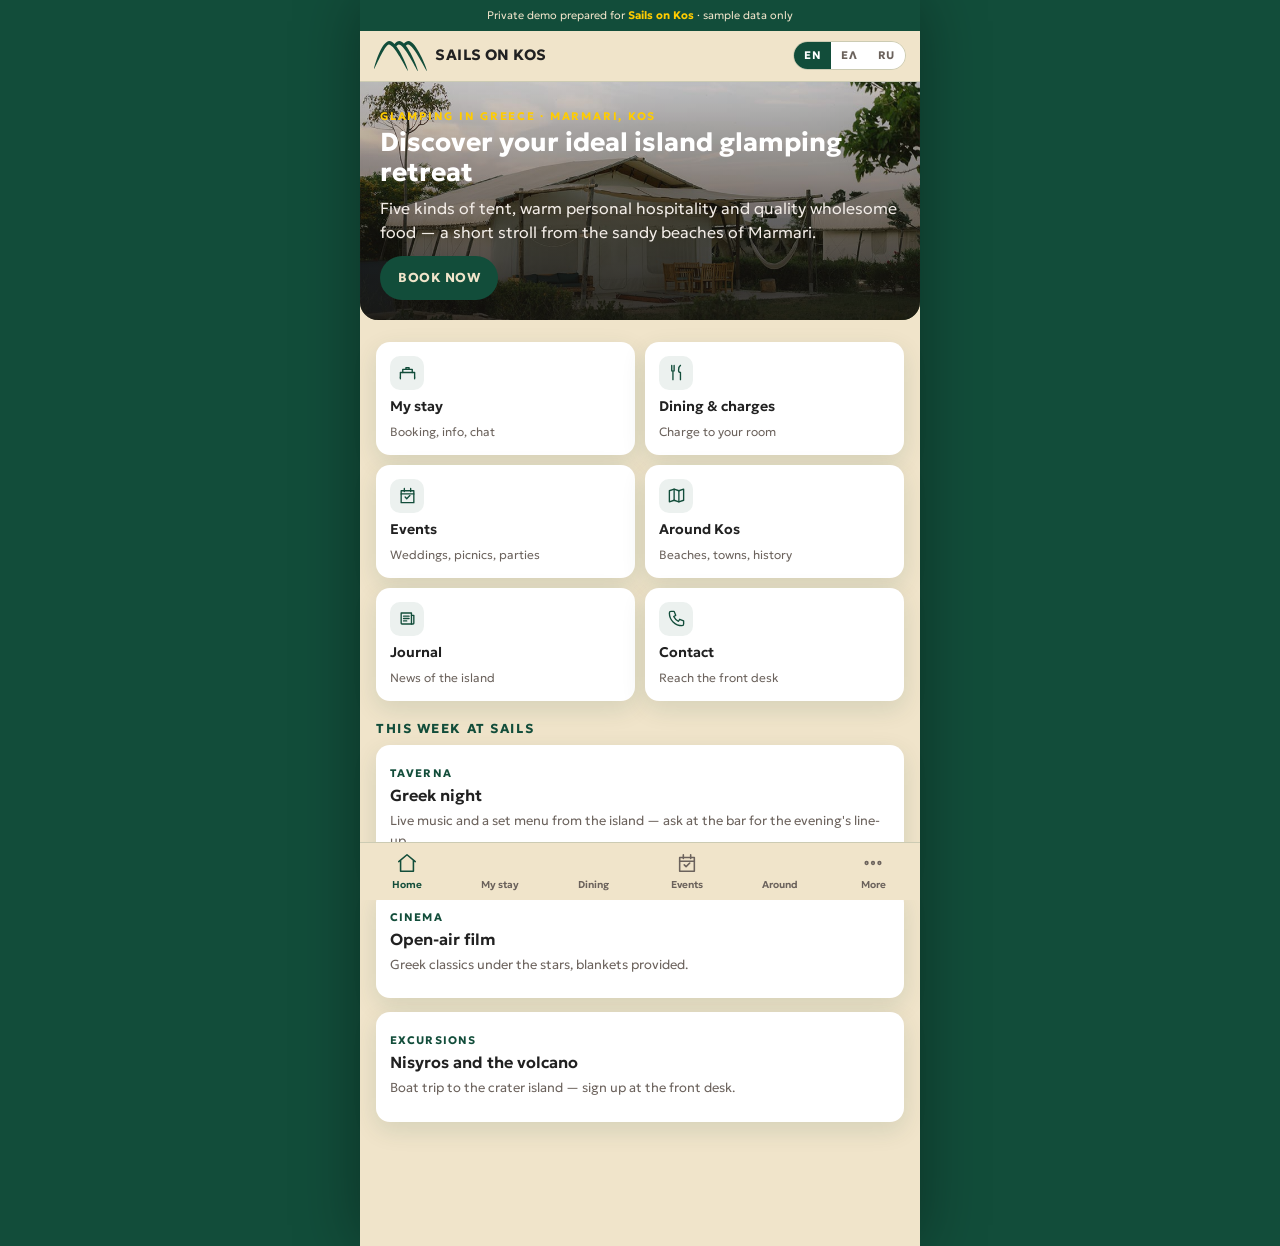
==== commit 534ab0e9: "Sails on Kos: web app (guest area, charges to room, events, front desk)" ====
--- a/index.html
+++ b/index.html
@@ -9,23 +9,23 @@
 <link href="https://fonts.googleapis.com/css2?family=Geologica:wght@300;400;600;700&display=swap" rel="stylesheet">
 <style>
 :root{
-  --dark:#362F2D; --dark2:#4a423f; --yellow:#FFCC00; --yellow2:#e0b400;
-  --green:#124d3a; --cream:#f0e4ca; --paper:#f7f7f7; --card:#fff;
-  --muted:#6f6662; --line:rgba(54,47,45,.14); --line2:rgba(54,47,45,.08);
-  --sh:0 8px 24px rgba(54,47,45,.12);
+  --green:#124D3A; --green2:#13A275; --bg:#F0E4CA; --card:#fff;
+  --ink:#212121; --muted:#6b625c; --line:rgba(18,77,58,.16); --line2:rgba(18,77,58,.09);
+  --yellow:#FFCC00; --sh:0 8px 24px rgba(18,77,58,.12);
+  --dark:#212121; --dark2:#6b625c; --cream:#F0E4CA; --paper:#fff; --yellow2:#13A275;
 }
 *{box-sizing:border-box}
 html{-webkit-text-size-adjust:100%}
 body{
-  margin:0; background:var(--dark); color:var(--dark);
+  margin:0; background:var(--green); color:var(--ink);
   font-family:"Geologica","Helvetica Neue",Helvetica,Arial,sans-serif;
   font-weight:300; font-size:16px; line-height:1.5;
 }
-.app{max-width:560px;margin:0 auto;min-height:100vh;background:var(--paper);
-  display:flex;flex-direction:column;box-shadow:0 0 60px rgba(0,0,0,.4);position:relative}
-.strip{background:var(--dark);color:#cfc7c3;font-size:11px;text-align:center;padding:7px 14px}
+.app{max-width:560px;margin:0 auto;min-height:100vh;background:var(--bg);
+  display:flex;flex-direction:column;box-shadow:0 0 60px rgba(0,0,0,.35);position:relative}
+.strip{background:var(--green);color:#F0E4CA;font-size:11px;text-align:center;padding:7px 14px}
 .strip b{color:var(--yellow)}
-.top{position:sticky;top:0;z-index:40;background:#fff;border-bottom:1px solid var(--line);
+.top{position:sticky;top:0;z-index:40;background:var(--bg);border-bottom:1px solid var(--line);
   display:flex;align-items:center;gap:10px;padding:10px 14px}
 .top .brand{display:flex;align-items:center;gap:8px;text-decoration:none;flex:1;min-width:0}
 .top .brand img{height:30px}
@@ -34,7 +34,7 @@
 .lang{display:flex;border:1px solid var(--line);border-radius:999px;overflow:hidden}
 .lang button{border:0;background:#fff;color:var(--muted);font:inherit;font-weight:700;font-size:11px;
   padding:5px 10px;cursor:pointer;letter-spacing:.06em}
-.lang button.on{background:var(--dark);color:#fff}
+.lang button.on{background:var(--green);color:#fff}
 main{flex:1;padding-bottom:86px}
 .view{animation:fade .18s ease}
 .view[hidden]{display:none}
@@ -49,14 +49,14 @@
 a{color:var(--green)}
 img{max-width:100%;display:block}
 .btn{display:inline-block;border:0;font:inherit;font-weight:700;font-size:13px;letter-spacing:.04em;
-  text-transform:uppercase;padding:12px 16px;text-decoration:none;cursor:pointer;border-radius:10px}
-.btn-yellow{background:var(--yellow);color:var(--dark)}
-.btn-yellow:active{background:var(--yellow2)}
-.btn-dark{background:var(--dark);color:var(--cream)}
-.btn-line{background:#fff;color:var(--dark);border:2px solid var(--dark);border-radius:10px}
-.badge{display:inline-block;background:var(--dark);color:var(--cream);font-size:10px;font-weight:700;
+  text-transform:uppercase;padding:12px 18px;text-decoration:none;cursor:pointer;border-radius:24px}
+.btn-yellow{background:var(--green);color:var(--bg)}
+.btn-yellow:active{background:var(--green2)}
+.btn-dark{background:var(--ink);color:var(--bg)}
+.btn-line{background:transparent;color:var(--green);border:2px solid var(--green);border-radius:24px}
+.badge{display:inline-block;background:var(--green);color:var(--bg);font-size:10px;font-weight:700;
   letter-spacing:.06em;text-transform:uppercase;padding:4px 8px;border-radius:6px}
-.badge.alt{background:var(--cream);color:var(--dark)}
+.badge.alt{background:#fff;color:var(--green);border:1px solid var(--line)}
 .card{background:#fff;border-radius:14px;box-shadow:var(--sh);overflow:hidden;margin:0 0 14px}
 .card .b{padding:14px}
 .card img.cover{width:100%;aspect-ratio:16/9;object-fit:cover}
@@ -72,17 +72,17 @@
 .tiles{display:grid;grid-template-columns:1fr 1fr;gap:10px;margin-top:6px}
 .tile{background:#fff;border-radius:14px;box-shadow:var(--sh);padding:14px;text-decoration:none;color:var(--dark);
   display:flex;flex-direction:column;gap:6px}
-.tile .ic{width:34px;height:34px;border-radius:10px;background:var(--cream);display:flex;align-items:center;justify-content:center}
-.tile .ic svg{width:19px;height:19px;stroke:var(--dark);fill:none;stroke-width:1.7;stroke-linecap:round;stroke-linejoin:round}
+.tile .ic{width:34px;height:34px;border-radius:10px;background:rgba(18,77,58,.08);display:flex;align-items:center;justify-content:center}
+.tile .ic svg{width:19px;height:19px;stroke:var(--green);fill:none;stroke-width:1.7;stroke-linecap:round;stroke-linejoin:round}
 .tile b{font-weight:600;font-size:14px}
 .tile span{font-size:12px;color:var(--muted)}
 .tabbar{position:fixed;bottom:0;left:0;right:0;z-index:40;max-width:560px;margin:0 auto;
-  background:#fff;border-top:1px solid var(--line);display:flex;padding-bottom:env(safe-area-inset-bottom)}
+  background:var(--bg);border-top:1px solid var(--line);display:flex;padding-bottom:env(safe-area-inset-bottom)}
 .tab{flex:1;border:0;background:none;font:inherit;cursor:pointer;display:flex;flex-direction:column;
   align-items:center;gap:3px;padding:9px 0 8px;color:var(--muted);font-size:10px;font-weight:600}
-.tab.on{color:var(--dark)}
+.tab.on{color:var(--green)}
 .tab svg{width:22px;height:22px;stroke:currentColor;fill:none;stroke-width:1.7;stroke-linecap:round;stroke-linejoin:round}
-.tab.on .dot{background:var(--yellow)}
+.tab.on .dot{background:var(--green2)}
 .row{display:flex;align-items:center;gap:10px}
 .between{display:flex;align-items:center;justify-content:space-between;gap:10px}
 table.kv{width:100%;border-collapse:collapse}
@@ -96,16 +96,16 @@
 .pills{display:flex;gap:8px;overflow-x:auto;padding:4px 0 10px;-webkit-overflow-scrolling:touch}
 .pill{border:1px solid var(--line);background:#fff;font:inherit;font-weight:600;font-size:12px;padding:8px 12px;
   border-radius:999px;cursor:pointer;white-space:nowrap;color:var(--dark2)}
-.pill.on{background:var(--dark);color:#fff;border-color:var(--dark)}
+.pill.on{background:var(--green);color:var(--bg);border-color:var(--green)}
 .chat{background:#fff;border-radius:14px;box-shadow:var(--sh);padding:12px;display:flex;flex-direction:column;
   gap:8px;height:300px;overflow-y:auto}
 .msg{max-width:84%;padding:9px 11px;border-radius:12px;font-size:14px;line-height:1.4}
-.msg.them{background:var(--paper);align-self:flex-start;border-left:3px solid var(--yellow)}
+.msg.them{background:#fff;align-self:flex-start;border-left:3px solid var(--green2)}
 .msg.me{background:var(--green);color:#fff;align-self:flex-end}
 .msg .w{display:block;font-size:10px;opacity:.6;margin-top:3px}
 .chatbar{display:flex;gap:8px;margin-top:10px}
 .chatbar input{flex:1}
-.note{background:#fff8d9;border-left:4px solid var(--yellow);padding:10px 12px;border-radius:0 8px 8px 0;font-size:13px}
+.note{background:#fff;border-left:4px solid var(--green2);padding:10px 12px;border-radius:0 8px 8px 0;font-size:13px}
 .muted{color:var(--muted);font-size:13px}
 .kpis{display:grid;grid-template-columns:1fr 1fr;gap:10px;margin:8px 0 4px}
 .kpi{background:#fff;border-radius:14px;box-shadow:var(--sh);padding:14px}
@@ -119,20 +119,20 @@
 .li b{font-weight:600;font-size:14px}
 .li span{display:block;font-size:12px;color:var(--muted)}
 .price{margin-left:auto;font-weight:600;white-space:nowrap}
-.plus{border:0;background:var(--yellow);color:var(--dark);font:inherit;font-weight:700;font-size:12px;
+.plus{border:0;background:var(--green);color:var(--bg);font:inherit;font-weight:700;font-size:12px;
   padding:8px 12px;border-radius:999px;cursor:pointer;white-space:nowrap}
 .flow{display:grid;gap:10px;margin-top:8px}
 .step{background:#fff;border-radius:14px;box-shadow:var(--sh);padding:14px}
 .step .n{font-weight:700;color:var(--yellow2);font-size:20px}
 .tabfoot{position:fixed;bottom:86px;left:0;right:0;max-width:560px;margin:0 auto;padding:0 16px;z-index:35}
-.tabfoot .bar{background:var(--dark);color:#fff;border-radius:12px;padding:12px 14px;display:flex;
+.tabfoot .bar{background:var(--green);color:#fff;border-radius:12px;padding:12px 14px;display:flex;
   align-items:center;justify-content:space-between;box-shadow:0 12px 30px rgba(0,0,0,.35)}
 .tabfoot .bar b{color:var(--yellow)}
 .toast{position:fixed;left:0;right:0;bottom:96px;max-width:560px;margin:0 auto;padding:0 16px;z-index:60;pointer-events:none}
 .toast .m{background:var(--green);color:#fff;padding:12px 14px;border-radius:10px;font-size:13px;
   box-shadow:0 10px 24px rgba(0,0,0,.3);opacity:0;transform:translateY(8px);transition:.2s}
 .toast .m.on{opacity:1;transform:none}
-h2.sec{font-size:13px;text-transform:uppercase;letter-spacing:.12em;font-weight:700;color:var(--dark2)}
+h2.sec{font-size:13px;text-transform:uppercase;letter-spacing:.12em;font-weight:700;color:var(--green)}
 </style>
 </head>
 <body>
@@ -141,7 +141,7 @@
 
   <header class="top">
     <a class="brand" href="#home"><img src="assets/img/logo-dark.svg" alt="Sails on Kos"><span>SAILS ON KOS</span></a>
-    <div class="lang"><button id="langEn" class="on">EN</button><button id="langRu">RU</button></div>
+    <div class="lang"><button id="langEn" class="on">EN</button><button id="langEl">ΕΛ</button><button id="langRu">RU</button></div>
   </header>
 
   <main>
@@ -155,8 +155,7 @@
           <h1 data-i18n="heroTitle">Discover your ideal island glamping retreat</h1>
           <p data-i18n="heroSub">Five kinds of tent, warm personal hospitality and quality wholesome food — a short stroll from the sandy beaches of Marmari.</p>
           <div class="row">
-            <a class="btn btn-yellow" href="#stay" data-i18n="myStay">My stay</a>
-            <a class="btn btn-line" style="background:transparent;color:#fff;border-color:#fff" href="https://sailsonkos.reserve-online.net" target="_blank" rel="noopener" data-i18n="bookNow">Book now</a>
+            <a class="btn btn-yellow" href="https://sailsonkos.reserve-online.net" target="_blank" rel="noopener" data-i18n="bookNow">Book now</a>
           </div>
         </div>
       </div>
@@ -379,16 +378,54 @@
   openContacts:'Контакты', openDesk:'Экран ресепшена (демо)', openEvents:'Мероприятия и кейтеринг',
   evNote:'Свадьбы, годовщины и пикники — часть вашей работы. Здесь показано, как заявка и кейтеринг-набор доходят до ресепшена.'
 };
+var EL = {
+  home:'Αρχική', stay:'Διαμονή', charges:'Λογαριασμός', events:'Εκδηλώσεις', around:'Τριγύρω', more:'Άλλα',
+  journal:'Εφημερίδα', contact:'Επικοινωνία',
+  heroTitle:'Ανακαλύψτε το ιδανικό σας glamping καταφύγιο',
+  heroSub:'Πέντε είδη σκηνών, θερμή φιλοξενία και ποιοτικό φαγητό — λίγα βήματα από τις αμμώδεις παραλίες του Μαρμαρίου.',
+  myStay:'Η διαμονή μου', bookNow:'Κράτηση', thisWeek:'Αυτή την εβδομάδα στο Sails',
+  guestArea:'Χώρος επισκέπτη', loginLead:'Βάλτε τον αριθμό κράτησης από το email επιβεβαίωσης και το επώνυμο της κράτησης.',
+  bookingNo:'Αριθμός κράτησης', lastName:'Επώνυμο', openStay:'Άνοιγμα διαμονής', demoAccess:'Δοκιμαστική πρόσβαση',
+  noLive:'Δεν είναι ακόμη συνδεδεμένο με πραγματικό σύστημα.',
+  signOut:'Έξοδος', concept:'Ιδέα · προς συζήτηση', chargesTitle:'Εστιατόριο & χρεώσεις στο δωμάτιο',
+  chargesLead:'Παραγγείλτε στην ταβέρνα ή στο μπαρ και χρεώστε τη σκηνή σας — η ίδια χρέωση φτάνει στη ρεσεψιόν.',
+  sampleData:'Δείγμα δεδομένων', theFlow:'Πώς ταξιδεύει η χρέωση',
+  s1t:'Ο επισκέπτης παραγγέλνει', s1b:'Παραγγελία στο τραπέζι ή στο μπαρ· ο σερβιτόρος σημειώνει τη σκηνή σας.',
+  s2t:'Κουζίνα και μπαρ το βλέπουν', s2b:'Το δελτίο εμφανίζεται στην οθόνη κουζίνας και στο μπαρ με τη σκηνή και την ώρα.',
+  s3t:'Η χρέωση πάει στο δωμάτιο', s3b:'Το ποσό χρεώνεται στην κράτηση· βλέπετε τον λογαριασμό σας ανά πάσα στιγμή.',
+  s4t:'Αναχώρηση με μια ματιά', s4b:'Η ρεσεψιόν βλέπει το σύνολο δωματίου + εστιατορίου και το υπόλοιπο.',
+  menu:'Μενού — πατήστε για χρέωση στο δωμάτιο', menuHint:'Συνδεθείτε στην «Η διαμονή μου» για να χρεώσετε.',
+  seeDesk:'Οθόνη ρεσεψιόν', yourTab:'Ο λογαριασμός σας',
+  aroundTitle:'Πού βρίσκεστε — και τι είναι κοντά',
+  aroundLead:'Το Sails on Kos βρίσκεται σε ήσυχη γη στο Μαρμάρι, λίγα βήματα από την παραλία.',
+  journal:'Εφημερίδα', journalTitle:'Νέα του νησιού', journalLead:'Τι συμβαίνει στην Κω και την Ελλάδα — από ελληνικές πηγές.',
+  gi:'Η Ελλάδα στα νέα', contact:'Επικοινωνία', contactTitle:'Επικοινωνήστε', address:'Διεύθυνση',
+  bookOnline:'Κράτηση online', contactNote:'Σε ήσυχη γη λίγα βήματα από την παραλία του Μαρμαρίου, στη βόρεια ακτή της Κω.',
+  frontDesk:'Ρεσεψιόν · επίδειξη', deskTitle:'Ρεσεψιόν, μία οθόνη', occupancy:'Πληρότητα', arrivals:'Αφίξεις σήμερα',
+  departures:'Αναχωρήσεις', breakfasts:'Πρωινά', todayArrivals:'Σημερινές αφίξεις',
+  chargesToday:'Χρεώσεις εστιατορίου στα δωμάτια — σήμερα',
+  deskNote:'Η οθόνη δείχνει τις αφίξεις, τα πρωινά και τα υπόλοιπα. Στην πραγματική έκδοση διαβάζει από το σύστημά σας.',
+  booking:'Κράτηση', info:'Πληροφορίες', questions:'Οι ερωτήσεις μας', chat:'Συνομιλία', myTab:'Ο λογαριασμός μου',
+  eventsTag:'Εκδηλώσεις', eventsTitle:'Γάμοι, γιορτές & πικνίκ',
+  eventsLead:'Οι επισκέπτες μας έρχονται για γάμο, για γενέθλια ή επέτειο, για πικνίκ και πάρτι. Το αίτημα φτάνει αμέσως στη ρεσεψιόν.',
+  catering:'Πακέτα catering', evAskTitle:'Πείτε μας για την εκδήλωσή σας', evAskBtn:'Αποστολή αιτήματος',
+  evSent:'Ευχαριστούμε — η ρεσεψιόν έλαβε το αίτημά σας.', evRequested:'Τι γιορτάζουμε', evGuests:'Πόσοι επισκέπτες', evDate:'Ημερομηνία',
+  moreTitle:'Περισσότερα', moreLead:'Τα νέα του νησιού, πώς να μας βρείτε και η οθόνη της ρεσεψιόν.',
+  openJournal:'Εφημερίδα — νέα του νησιού', openContacts:'Επικοινωνία', openDesk:'Οθόνη ρεσεψιόν (επίδειξη)', openEvents:'Εκδηλώσεις & catering',
+  evNote:'Γάμοι, επέτειοι και πικνίκ είναι μέρος της δουλειάς σας. Εδώ φαίνεται πώς το αίτημα φτάνει στη ρεσεψιόν.'
+};
 
 var LANG = 'en';
-function t(k){ return (LANG === 'ru' && RU[k]) ? RU[k] : null; }
+function L(k){ if(LANG==='ru') return RU[k]; if(LANG==='el') return EL[k]; return undefined; }
+function t(k){ return L(k) || null; }
 function applyLang(){
   document.querySelectorAll('[data-i18n]').forEach(function(el){
-    var k = el.getAttribute('data-i18n'), ru = RU[k];
+    var k = el.getAttribute('data-i18n');
     if(!el.dataset.en) el.dataset.en = el.textContent;
-    el.textContent = (LANG === 'ru' && ru) ? ru : el.dataset.en;
+    el.textContent = L(k) || el.dataset.en;
   });
   document.getElementById('langEn').classList.toggle('on', LANG==='en');
+  document.getElementById('langEl').classList.toggle('on', LANG==='el');
   document.getElementById('langRu').classList.toggle('on', LANG==='ru');
   buildTabs();
   renderMore();
@@ -400,7 +437,7 @@
   var h = '';
   TABS.forEach(function(tb){
     h += '<button class="tab" data-v="'+tb[0]+'"><svg viewBox="0 0 24 24">'+ICON[tb[0]]+'</svg>'
-       + '<span>'+(LANG==='ru'?(RU[tb[0]]||tb[1]):tb[1])+'</span></button>';
+       + '<span>'+(L(tb[0])||tb[1])+'</span></button>';
   });
   var bar = document.getElementById('tabbar');
   bar.innerHTML = h;
@@ -429,7 +466,7 @@
     ['contact','phone','Contact','Reach the front desk']
   ];
   document.getElementById('tiles').innerHTML = T.map(function(x){
-    var label = (LANG==='ru' && RU[x[0]]) ? RU[x[0]] : x[2];
+    var label = L(x[0]) || x[2];
     return '<a class="tile" href="#'+x[0]+'"><div class="ic"><svg viewBox="0 0 24 24">'+ICON[x[1]]+'</svg></div>'
       + '<b>'+label+'</b><span>'+x[3]+'</span></a>';
   }).join('');
@@ -489,7 +526,7 @@
     ['#contact','phone','Contact','openContacts','Reach the front desk']
   ];
   document.getElementById('moreList').innerHTML = M.map(function(x){
-    var label = (LANG==='ru' && RU[x[3]]) ? RU[x[3]] : x[2];
+    var label = L(x[3]) || x[2];
     return '<a class="li" href="'+x[0]+'"><div class="t"><b>'+label+'</b><span>'+x[4]+'</span></div></a>';
   }).join('');
 }
@@ -508,7 +545,7 @@
   document.getElementById('cabinet').hidden = false;
   var T = ['booking','info','questions','chat','myTab'];
   document.getElementById('cPills').innerHTML = T.map(function(k){
-    var lab = (LANG==='ru'&&RU[k])?RU[k]:({booking:'Booking',info:'Info',questions:'Our questions',chat:'Chat',myTab:'My tab'})[k];
+    var lab = L(k) || ({booking:'Booking',info:'Info',questions:'Our questions',chat:'Chat',myTab:'My tab'})[k];
     return '<button class="pill'+(k===CBTAB?' on':'')+'" data-k="'+k+'">'+lab+'</button>';
   }).join('');
   document.getElementById('cPills').querySelectorAll('.pill').forEach(function(p){
@@ -602,9 +639,11 @@
   updateTabFoot(); window.scrollTo(0,0);
 };
 document.getElementById('langEn').onclick = function(){ LANG='en'; applyLang(); renderHome(); };
+document.getElementById('langEl').onclick = function(){ LANG='el'; applyLang(); renderHome(); };
 document.getElementById('langRu').onclick = function(){ LANG='ru'; applyLang(); renderHome(); };
 
 window.addEventListener('hashchange', function(){ route(); updateTabFoot(); });
+var _lm = location.search.match(/[?&]lang=(en|el|ru)/); if(_lm) LANG = _lm[1];
 renderHome(); renderAround(); renderNews(); renderMenu(); renderArrivals(); renderPack(); renderMore(); renderChargesToday();
 document.getElementById('evSend').onclick = function(){ toast(t('evSent') || 'Thank you — reception has your request.'); };
 buildTabs(); applyLang(); route();
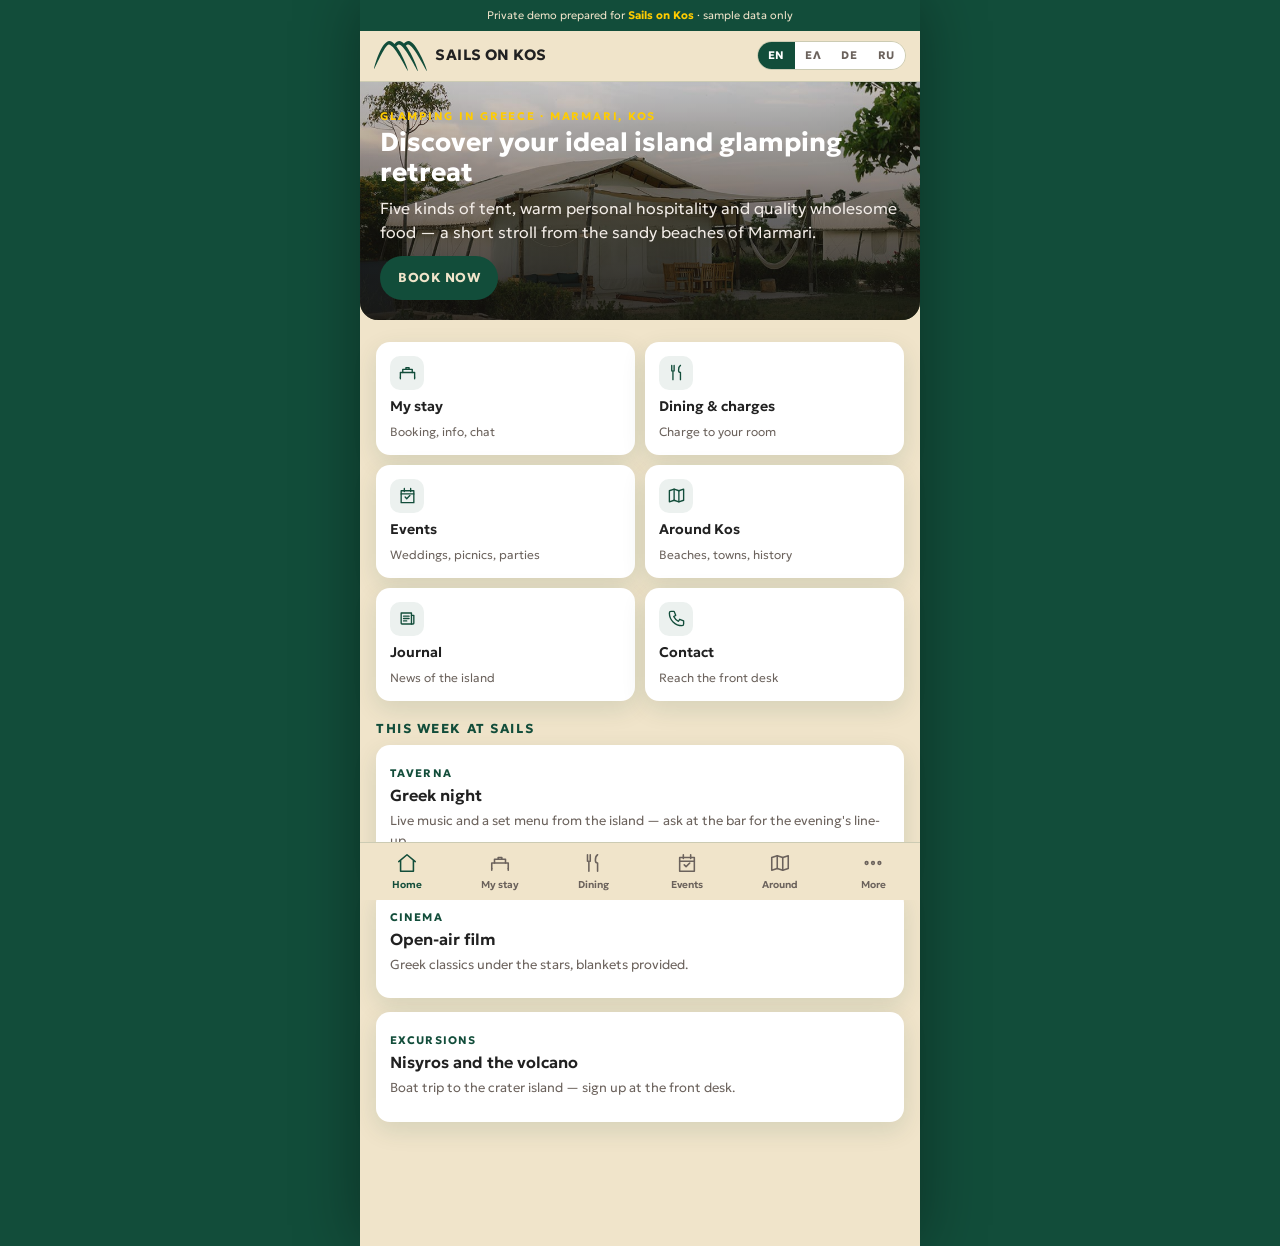
==== commit 8c94bd31: "Sails on Kos: web app (guest area, charges to room, events, front desk)" ====
--- a/index.html
+++ b/index.html
@@ -141,7 +141,7 @@
 
   <header class="top">
     <a class="brand" href="#home"><img src="assets/img/logo-dark.svg" alt="Sails on Kos"><span>SAILS ON KOS</span></a>
-    <div class="lang"><button id="langEn" class="on">EN</button><button id="langEl">ΕΛ</button><button id="langRu">RU</button></div>
+    <div class="lang"><button id="langEn" class="on">EN</button><button id="langEl">ΕΛ</button><button id="langDe">DE</button><button id="langRu">RU</button></div>
   </header>
 
   <main>
@@ -192,6 +192,7 @@
           </div>
           <div class="pills" id="cPills"></div>
           <div id="cBody"></div>
+          <p class="note" style="margin-top:14px" data-i18n="cabNote">This guest area is prepared for you individually, on request. It brings together the booking, the questions we ask, charges to the room — and a direct chat between the guest and reception.</p>
         </div>
       </div>
     </section>
@@ -343,6 +344,8 @@
   events:'<path d="M4 6h16v15H4z"/><path d="M4 10h16M8 3v4M16 3v4"/><path d="M9 14l2 2 4-4"/>',
   more:'<circle cx="5" cy="12" r="1.5"/><circle cx="12" cy="12" r="1.5"/><circle cx="19" cy="12" r="1.5"/>'
 };
+/* ключи вкладок совпадают с именами экранов — заводим синонимы, чтобы иконки были у всех */
+ICON.stay = ICON.bed; ICON.charges = ICON.fork; ICON.around = ICON.map;
 var TABS = [
   ['home','Home'],['stay','My stay'],['charges','Dining'],['events','Events'],['around','Around'],['more','More']
 ];
@@ -353,6 +356,7 @@
   myStay:'Моя бронь', bookNow:'Забронировать', thisWeek:'На этой неделе в Sails',
   guestArea:'Кабинет гостя', loginLead:'Введите номер брони из письма-подтверждения и фамилию из брони.',
   bookingNo:'Номер брони', lastName:'Фамилия', openStay:'Открыть мою бронь', demoAccess:'Демо-доступ', noLive:'Пока ничего не подключено к рабочей системе.',
+  cabNote:'Этот кабинет готовится для вас индивидуально, под запрос. В нём: бронь, наши вопросы, счёт в номер — и прямой чат между гостем и ресепшеном.',
   signOut:'Выйти', concept:'Концепт · для обсуждения', chargesTitle:'Ресторан и счёт в номер',
   chargesLead:'Закажите в таверне или баре и отнесите на свой шатёр — тот же счёт приходит на ресепшен. Части из вашей системы помечены «по согласованию».',
   sampleData:'Пример данных', theFlow:'Как идёт счёт', s1t:'Гость заказывает', s1b:'Заказ за столом или у бара; официант отмечает ваш номер шатра — без бумаги.',
@@ -387,6 +391,7 @@
   guestArea:'Χώρος επισκέπτη', loginLead:'Βάλτε τον αριθμό κράτησης από το email επιβεβαίωσης και το επώνυμο της κράτησης.',
   bookingNo:'Αριθμός κράτησης', lastName:'Επώνυμο', openStay:'Άνοιγμα διαμονής', demoAccess:'Δοκιμαστική πρόσβαση',
   noLive:'Δεν είναι ακόμη συνδεδεμένο με πραγματικό σύστημα.',
+  cabNote:'Ο χώρος αυτός ετοιμάζεται για εσάς ξεχωριστά, κατόπιν αιτήματος. Περιλαμβάνει την κράτηση, τις ερωτήσεις μας, χρεώσεις στο δωμάτιο — και άμεση συνομιλία μεταξύ επισκέπτη και ρεσεψιόν.',
   signOut:'Έξοδος', concept:'Ιδέα · προς συζήτηση', chargesTitle:'Εστιατόριο & χρεώσεις στο δωμάτιο',
   chargesLead:'Παραγγείλτε στην ταβέρνα ή στο μπαρ και χρεώστε τη σκηνή σας — η ίδια χρέωση φτάνει στη ρεσεψιόν.',
   sampleData:'Δείγμα δεδομένων', theFlow:'Πώς ταξιδεύει η χρέωση',
@@ -414,9 +419,46 @@
   openJournal:'Εφημερίδα — νέα του νησιού', openContacts:'Επικοινωνία', openDesk:'Οθόνη ρεσεψιόν (επίδειξη)', openEvents:'Εκδηλώσεις & catering',
   evNote:'Γάμοι, επέτειοι και πικνίκ είναι μέρος της δουλειάς σας. Εδώ φαίνεται πώς το αίτημα φτάνει στη ρεσεψιόν.'
 };
+var DE = {
+  home:'Start', stay:'Aufenthalt', charges:'Rechnung', events:'Events', around:'Rund um Kos', more:'Mehr',
+  journal:'Zeitung', contact:'Kontakt',
+  heroTitle:'Entdecken Sie Ihr ideales Insel-Glamping',
+  heroSub:'Fünf Zeltarten, herzliche Gastfreundschaft und hochwertiges Essen — wenige Schritte von den Sandstränden von Marmari.',
+  myStay:'Mein Aufenthalt', bookNow:'Buchen', thisWeek:'Diese Woche bei Sails',
+  guestArea:'Gästebereich', loginLead:'Geben Sie die Buchungsnummer aus der Bestätigungs-E-Mail und den Nachnamen der Buchung ein.',
+  bookingNo:'Buchungsnummer', lastName:'Nachname', openStay:'Aufenthalt öffnen', demoAccess:'Demo-Zugang',
+  noLive:'Noch nicht mit einem Live-System verbunden.',
+  cabNote:'Dieser Gästebereich wird individuell für Sie erstellt, auf Anfrage. Er umfasst die Buchung, unsere Fragen, Rechnungen aufs Zimmer — und einen direkten Chat zwischen Gast und Rezeption.',
+  signOut:'Abmelden', concept:'Konzept · zur Diskussion', chargesTitle:'Restaurant & Rechnung aufs Zimmer',
+  chargesLead:'Bestellen Sie in der Taverne oder an der Bar und schreiben Sie es auf Ihr Zelt — dieselbe Rechnung erreicht die Rezeption.',
+  sampleData:'Beispieldaten', theFlow:'So läuft die Rechnung',
+  s1t:'Der Gast bestellt', s1b:'Bestellung am Tisch oder an der Bar; der Kellner notiert Ihre Zeltnummer.',
+  s2t:'Küche und Bar sehen es', s2b:'Der Bon erscheint auf dem Küchenbildschirm und an der Bar mit Zeltnummer und Uhrzeit.',
+  s3t:'Die Rechnung geht aufs Zimmer', s3b:'Der Betrag wird auf die Buchung gebucht; Sie sehen Ihre offene Rechnung jederzeit.',
+  s4t:'Check-out auf einen Blick', s4b:'Die Rezeption sieht Zimmer- und Restaurant-Summe sowie den Saldo.',
+  menu:'Menü — antippen für Buchung aufs Zimmer', menuHint:'Melden Sie sich unter „Mein Aufenthalt“ an, um zu buchen.',
+  seeDesk:'Rezeptionsansicht', yourTab:'Ihre Rechnung',
+  aroundTitle:'Wo Sie sind — und was in der Nähe ist',
+  aroundLead:'Sails on Kos liegt auf ruhigem Land in Marmari, wenige Schritte vom Strand. Fast alles Sehenswerte ist nah.',
+  journalTitle:'Neuigkeiten der Insel', journalLead:'Was auf Kos und in Griechenland passiert — aus griechischen Quellen.',
+  gi:'Griechenland in den Nachrichten', contactTitle:'Kontakt aufnehmen', address:'Adresse',
+  bookOnline:'Online buchen', contactNote:'Auf ruhigem Land wenige Schritte vom Strand von Marmari, an der Nordküste von Kos.',
+  frontDesk:'Rezeption · Demonstration', deskTitle:'Rezeption, ein Bildschirm', occupancy:'Auslastung', arrivals:'Anreisen heute',
+  departures:'Abreisen', breakfasts:'Frühstücke', todayArrivals:'Heutige Anreisen',
+  chargesToday:'Restaurant-Rechnungen aufs Zimmer — heute',
+  deskNote:'Der Bildschirm zeigt Anreisen, Frühstücke und Salden. In der Live-Version liest er aus Ihrem System.',
+  booking:'Buchung', info:'Info', questions:'Unsere Fragen', chat:'Chat', myTab:'Meine Rechnung',
+  eventsTag:'Events', eventsTitle:'Hochzeiten, Feiern & Picknicks',
+  eventsLead:'Gäste kommen zu uns, um zu heiraten, Geburtstag oder Jubiläum zu feiern, für Picknicks und Partys. Die Anfrage erreicht die Rezeption sofort.',
+  catering:'Catering-Pakete', evAskTitle:'Erzählen Sie uns von Ihrem Event', evAskBtn:'Anfrage senden',
+  evSent:'Danke — die Rezeption hat Ihre Anfrage erhalten.', evRequested:'Was wird gefeiert', evGuests:'Wie viele Gäste', evDate:'Datum',
+  moreTitle:'Mehr', moreLead:'Neuigkeiten der Insel, Kontakt und die Rezeptionsansicht.',
+  openJournal:'Zeitung — Neuigkeiten der Insel', openContacts:'Kontakt', openDesk:'Rezeptionsansicht (Demo)', openEvents:'Events & Catering',
+  evNote:'Hochzeiten, Jubiläen und Picknicks gehören zu Ihrer Arbeit. Hier sehen Sie, wie eine Anfrage die Rezeption erreicht.'
+};
 
 var LANG = 'en';
-function L(k){ if(LANG==='ru') return RU[k]; if(LANG==='el') return EL[k]; return undefined; }
+function L(k){ if(LANG==='ru') return RU[k]; if(LANG==='el') return EL[k]; if(LANG==='de') return DE[k]; return undefined; }
 function t(k){ return L(k) || null; }
 function applyLang(){
   document.querySelectorAll('[data-i18n]').forEach(function(el){
@@ -426,6 +468,7 @@
   });
   document.getElementById('langEn').classList.toggle('on', LANG==='en');
   document.getElementById('langEl').classList.toggle('on', LANG==='el');
+  document.getElementById('langDe').classList.toggle('on', LANG==='de');
   document.getElementById('langRu').classList.toggle('on', LANG==='ru');
   buildTabs();
   renderMore();
@@ -640,10 +683,11 @@
 };
 document.getElementById('langEn').onclick = function(){ LANG='en'; applyLang(); renderHome(); };
 document.getElementById('langEl').onclick = function(){ LANG='el'; applyLang(); renderHome(); };
+document.getElementById('langDe').onclick = function(){ LANG='de'; applyLang(); renderHome(); };
 document.getElementById('langRu').onclick = function(){ LANG='ru'; applyLang(); renderHome(); };
 
 window.addEventListener('hashchange', function(){ route(); updateTabFoot(); });
-var _lm = location.search.match(/[?&]lang=(en|el|ru)/); if(_lm) LANG = _lm[1];
+var _lm = location.search.match(/[?&]lang=(en|el|de|ru)/); if(_lm) LANG = _lm[1];
 renderHome(); renderAround(); renderNews(); renderMenu(); renderArrivals(); renderPack(); renderMore(); renderChargesToday();
 document.getElementById('evSend').onclick = function(){ toast(t('evSent') || 'Thank you — reception has your request.'); };
 buildTabs(); applyLang(); route();
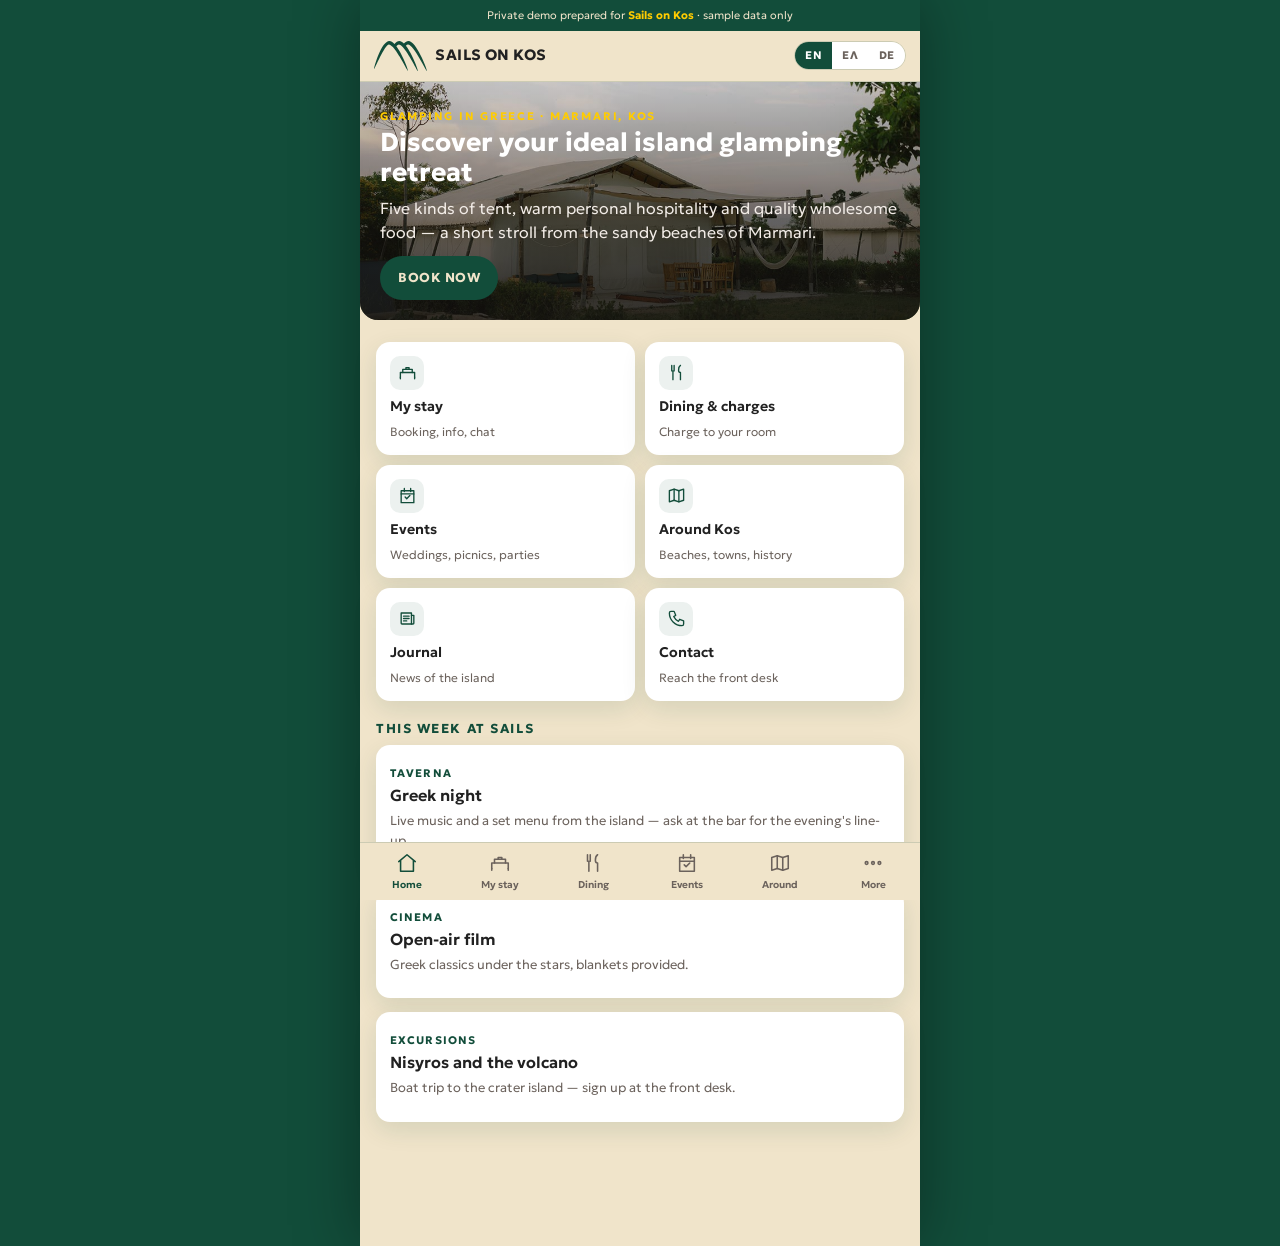
==== commit a0d297a8: "Sails on Kos: web app (guest area, charges to room, events, front desk)" ====
--- a/index.html
+++ b/index.html
@@ -141,7 +141,7 @@
 
   <header class="top">
     <a class="brand" href="#home"><img src="assets/img/logo-dark.svg" alt="Sails on Kos"><span>SAILS ON KOS</span></a>
-    <div class="lang"><button id="langEn" class="on">EN</button><button id="langEl">ΕΛ</button><button id="langDe">DE</button><button id="langRu">RU</button></div>
+    <div class="lang"><button id="langEn" class="on">EN</button><button id="langEl">ΕΛ</button><button id="langDe">DE</button></div>
   </header>
 
   <main>
@@ -349,39 +349,6 @@
 var TABS = [
   ['home','Home'],['stay','My stay'],['charges','Dining'],['events','Events'],['around','Around'],['more','More']
 ];
-var RU = {
-  home:'Главная', stay:'Моя бронь', charges:'Счёт', events:'Мероприятия', around:'Что рядом', more:'Ещё',
-  journal:'Газета', contact:'Контакты',
-  heroTitle:'Ваш идеальный островной глэмпинг', heroSub:'Пять видов шатров, тёплое гостеприимство и качественная еда — в двух шагах от песчаных пляжей Мармари.',
-  myStay:'Моя бронь', bookNow:'Забронировать', thisWeek:'На этой неделе в Sails',
-  guestArea:'Кабинет гостя', loginLead:'Введите номер брони из письма-подтверждения и фамилию из брони.',
-  bookingNo:'Номер брони', lastName:'Фамилия', openStay:'Открыть мою бронь', demoAccess:'Демо-доступ', noLive:'Пока ничего не подключено к рабочей системе.',
-  cabNote:'Этот кабинет готовится для вас индивидуально, под запрос. В нём: бронь, наши вопросы, счёт в номер — и прямой чат между гостем и ресепшеном.',
-  signOut:'Выйти', concept:'Концепт · для обсуждения', chargesTitle:'Ресторан и счёт в номер',
-  chargesLead:'Закажите в таверне или баре и отнесите на свой шатёр — тот же счёт приходит на ресепшен. Части из вашей системы помечены «по согласованию».',
-  sampleData:'Пример данных', theFlow:'Как идёт счёт', s1t:'Гость заказывает', s1b:'Заказ за столом или у бара; официант отмечает ваш номер шатра — без бумаги.',
-  s2t:'Кухня и бар видят', s2b:'Чек появляется на экране кухни и у бара с номером шатра и временем.',
-  s3t:'Счёт падает на номер', s3b:'Сумма проводится по брони; вы видите текущий счёт в любой момент.',
-  s4t:'Выезд одним взглядом', s4b:'Ресепшен открывает бронь и видит итог номера, ресторана и остаток.',
-  menu:'Меню — нажмите, чтобы добавить на номер', menuHint:'Войдите на вкладке «Моя бронь», чтобы отнести блюда на свою бронь.',
-  seeDesk:'Экран ресепшена', yourTab:'Ваш счёт',
-  around:'Что рядом', aroundTitle:'Где вы — и что рядом', aroundLead:'Sails on Kos стоит на тихой земле в Мармари, в двух шагах от пляжа. Почти всё интересное — в короткой поездке.',
-  journal:'Газета', journalTitle:'Новости острова', journalLead:'Что происходит на Косе и в Греции — из греческих источников.', gi:'Греция в новостях',
-  contact:'Контакты', contactTitle:'Связаться', address:'Адрес', bookOnline:'Забронировать онлайн',
-  contactNote:'На тихой земле в двух шагах от пляжа Мармари, на северном берегу Коса. Город Кос и аэропорт — в короткой поездке.',
-  frontDesk:'Ресепшен · демонстрация', deskTitle:'Ресепшен, один экран', occupancy:'Загрузка', arrivals:'Заездов сегодня',
-  departures:'Выездов', breakfasts:'Завтраков', todayArrivals:'Заезды сегодня',
-  chargesToday:'Счёт из ресторана на номера — сегодня',
-  deskNote:'Экран показывает заезды дня, завтраки и балансы гостей. В живой версии — из вашей системы; сейчас данные не касаются вашей системы.',
-  booking:'Бронь', info:'Информация', questions:'Наши вопросы', chat:'Чат', myTab:'Мой счёт',
-  eventsTag:'Мероприятия', eventsTitle:'Свадьбы, праздники и пикники', 
-  eventsLead:'У нас проводят свадьбы, семейные праздники, дни рождения и годовщины, а также пикники и вечеринки для гостей. Гость оставляет заявку в приложении — ресепшен видит её сразу.',
-  catering:'Кейтеринг — наборы', evAskTitle:'Расскажите о вашем событии', evAskBtn:'Отправить заявку',
-  evSent:'Спасибо — ресепшен получил вашу заявку.', evRequested:'Что отметить', evGuests:'Сколько гостей', evDate:'Дата',
-  moreTitle:'Ещё', moreLead:'Газета острова, контакты и экран ресепшена.', openJournal:'Газета — новости острова',
-  openContacts:'Контакты', openDesk:'Экран ресепшена (демо)', openEvents:'Мероприятия и кейтеринг',
-  evNote:'Свадьбы, годовщины и пикники — часть вашей работы. Здесь показано, как заявка и кейтеринг-набор доходят до ресепшена.'
-};
 var EL = {
   home:'Αρχική', stay:'Διαμονή', charges:'Λογαριασμός', events:'Εκδηλώσεις', around:'Τριγύρω', more:'Άλλα',
   journal:'Εφημερίδα', contact:'Επικοινωνία',
@@ -458,7 +425,7 @@
 };
 
 var LANG = 'en';
-function L(k){ if(LANG==='ru') return RU[k]; if(LANG==='el') return EL[k]; if(LANG==='de') return DE[k]; return undefined; }
+function L(k){ if(LANG==='el') return EL[k]; if(LANG==='de') return DE[k]; return undefined; }
 function t(k){ return L(k) || null; }
 function applyLang(){
   document.querySelectorAll('[data-i18n]').forEach(function(el){
@@ -469,7 +436,6 @@
   document.getElementById('langEn').classList.toggle('on', LANG==='en');
   document.getElementById('langEl').classList.toggle('on', LANG==='el');
   document.getElementById('langDe').classList.toggle('on', LANG==='de');
-  document.getElementById('langRu').classList.toggle('on', LANG==='ru');
   buildTabs();
   renderMore();
   if(guest) renderCabinet();
@@ -684,10 +650,9 @@
 document.getElementById('langEn').onclick = function(){ LANG='en'; applyLang(); renderHome(); };
 document.getElementById('langEl').onclick = function(){ LANG='el'; applyLang(); renderHome(); };
 document.getElementById('langDe').onclick = function(){ LANG='de'; applyLang(); renderHome(); };
-document.getElementById('langRu').onclick = function(){ LANG='ru'; applyLang(); renderHome(); };
 
 window.addEventListener('hashchange', function(){ route(); updateTabFoot(); });
-var _lm = location.search.match(/[?&]lang=(en|el|de|ru)/); if(_lm) LANG = _lm[1];
+var _lm = location.search.match(/[?&]lang=(en|el|de)/); if(_lm) LANG = _lm[1];
 renderHome(); renderAround(); renderNews(); renderMenu(); renderArrivals(); renderPack(); renderMore(); renderChargesToday();
 document.getElementById('evSend').onclick = function(){ toast(t('evSent') || 'Thank you — reception has your request.'); };
 buildTabs(); applyLang(); route();
